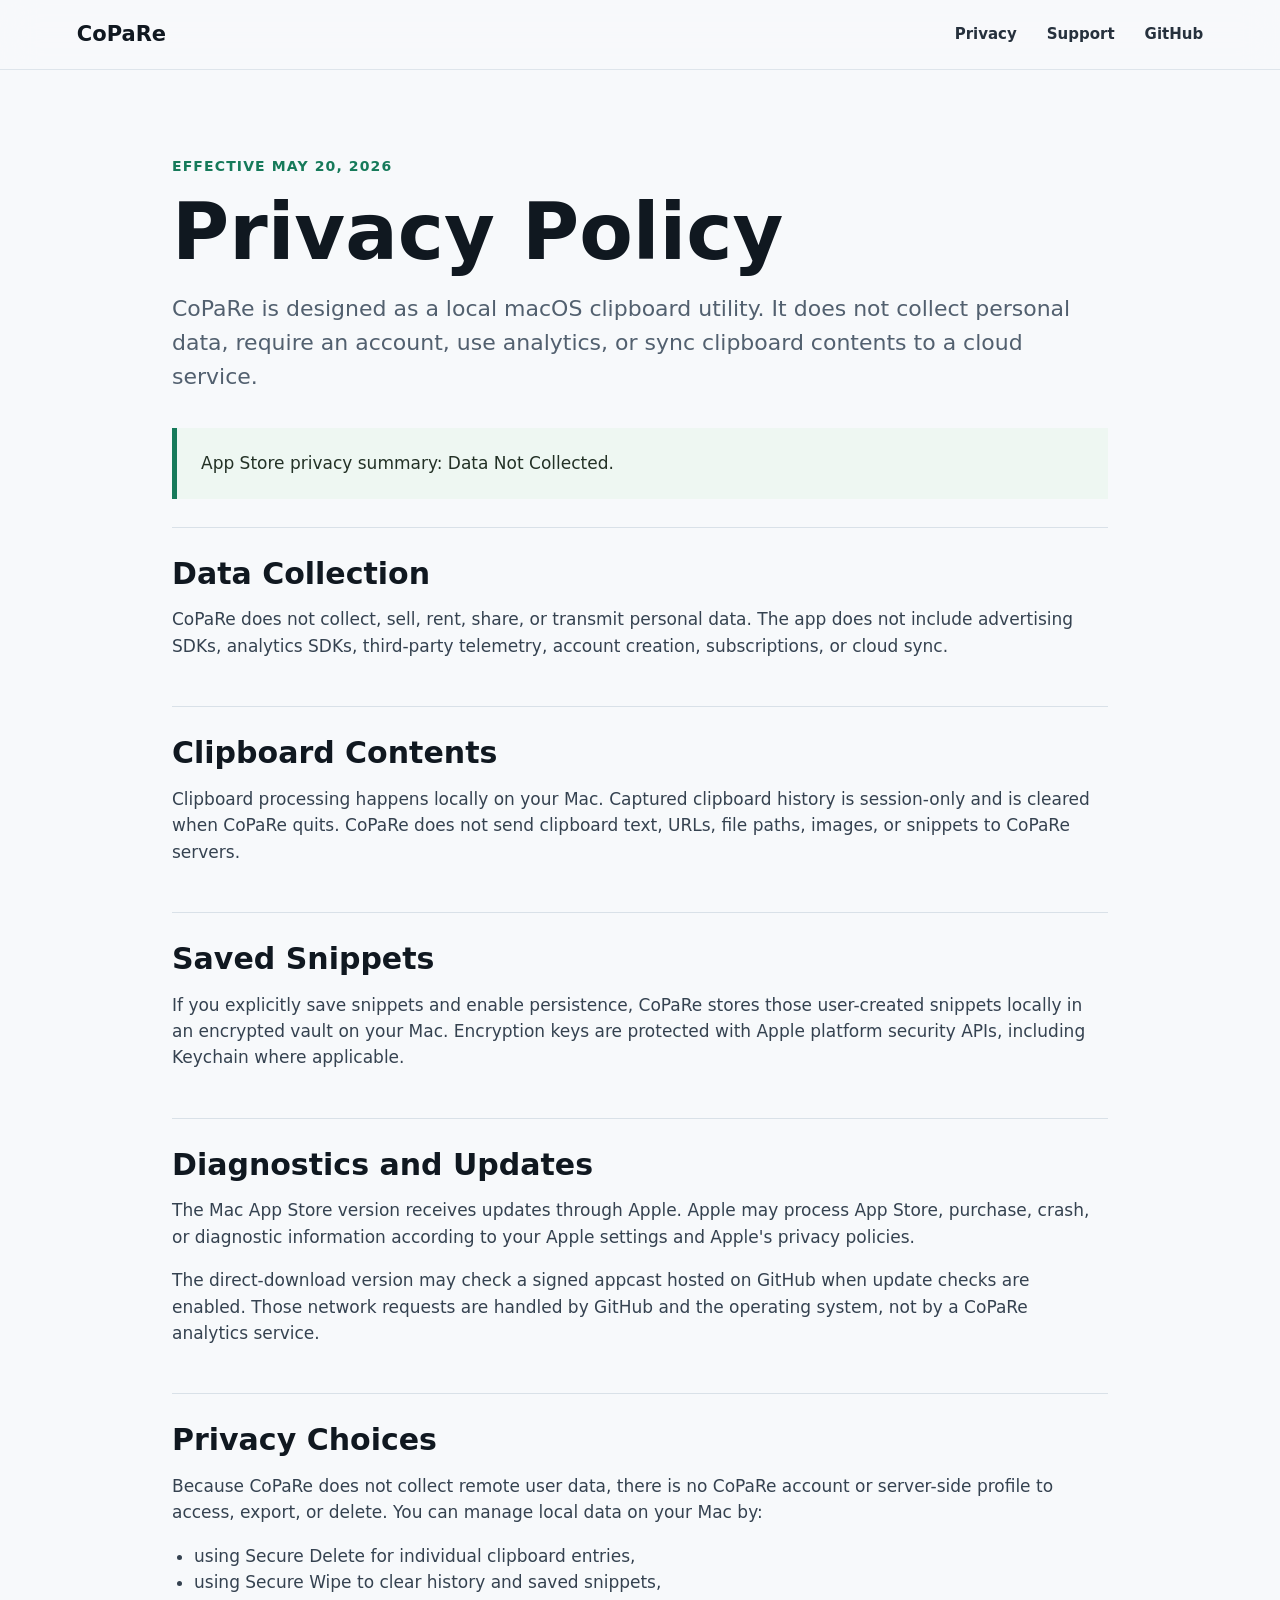
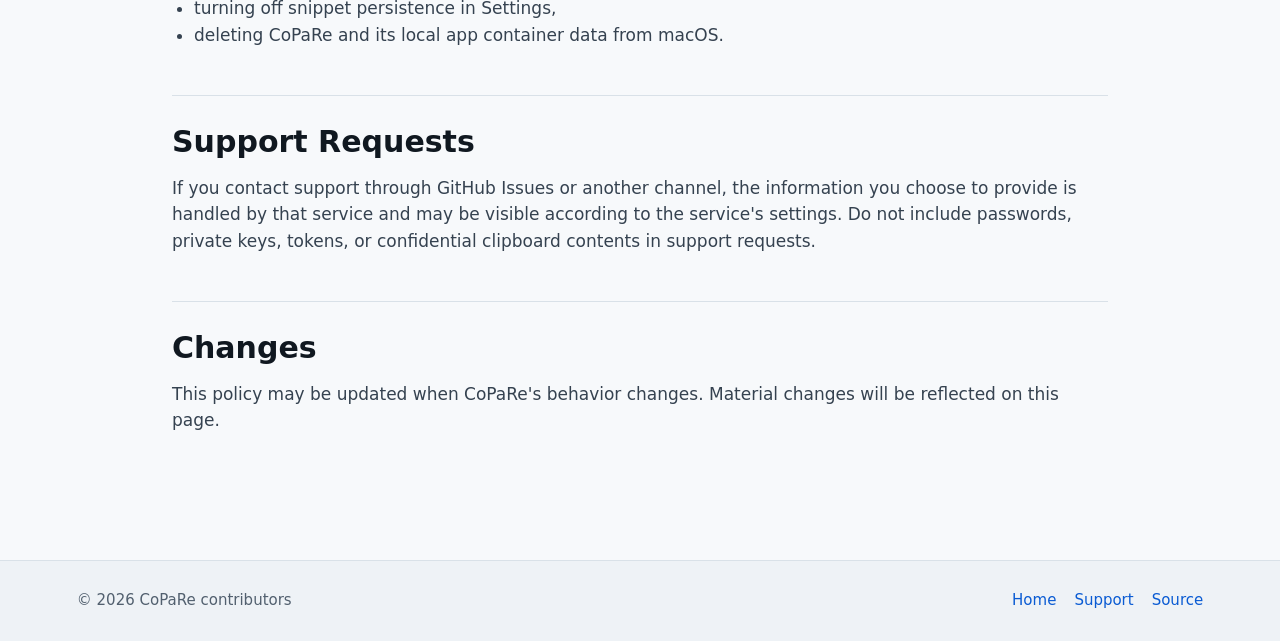
==== site/privacy/index.html @ c4c924b7 "docs: add public CoPaRe website pages" ====
<!doctype html>
<html lang="en">
  <head>
    <meta charset="utf-8">
    <meta name="viewport" content="width=device-width, initial-scale=1">
    <title>CoPaRe Privacy Policy</title>
    <meta name="description" content="Privacy policy for CoPaRe, a local privacy-first clipboard manager for macOS.">
    <link rel="canonical" href="https://copare.boscolo.io/privacy/">
    <link rel="stylesheet" href="../styles.css">
  </head>
  <body>
    <header class="site-header">
      <a class="brand" href="/">CoPaRe</a>
      <nav class="nav" aria-label="Primary navigation">
        <a href="/privacy/">Privacy</a>
        <a href="/support/">Support</a>
        <a href="https://github.com/mane/CoPaRe">GitHub</a>
      </nav>
    </header>

    <main class="page-main">
      <p class="eyebrow">Effective May 20, 2026</p>
      <h1>Privacy Policy</h1>
      <p class="page-lead">CoPaRe is designed as a local macOS clipboard utility. It does not collect personal data, require an account, use analytics, or sync clipboard contents to a cloud service.</p>

      <div class="callout">
        App Store privacy summary: Data Not Collected.
      </div>

      <section class="content-section">
        <h2>Data Collection</h2>
        <p>CoPaRe does not collect, sell, rent, share, or transmit personal data. The app does not include advertising SDKs, analytics SDKs, third-party telemetry, account creation, subscriptions, or cloud sync.</p>
      </section>

      <section class="content-section">
        <h2>Clipboard Contents</h2>
        <p>Clipboard processing happens locally on your Mac. Captured clipboard history is session-only and is cleared when CoPaRe quits. CoPaRe does not send clipboard text, URLs, file paths, images, or snippets to CoPaRe servers.</p>
      </section>

      <section class="content-section">
        <h2>Saved Snippets</h2>
        <p>If you explicitly save snippets and enable persistence, CoPaRe stores those user-created snippets locally in an encrypted vault on your Mac. Encryption keys are protected with Apple platform security APIs, including Keychain where applicable.</p>
      </section>

      <section class="content-section">
        <h2>Diagnostics and Updates</h2>
        <p>The Mac App Store version receives updates through Apple. Apple may process App Store, purchase, crash, or diagnostic information according to your Apple settings and Apple's privacy policies.</p>
        <p>The direct-download version may check a signed appcast hosted on GitHub when update checks are enabled. Those network requests are handled by GitHub and the operating system, not by a CoPaRe analytics service.</p>
      </section>

      <section class="content-section" id="privacy-choices">
        <h2>Privacy Choices</h2>
        <p>Because CoPaRe does not collect remote user data, there is no CoPaRe account or server-side profile to access, export, or delete. You can manage local data on your Mac by:</p>
        <ul>
          <li>using Secure Delete for individual clipboard entries,</li>
          <li>using Secure Wipe to clear history and saved snippets,</li>
          <li>turning off snippet persistence in Settings,</li>
          <li>deleting CoPaRe and its local app container data from macOS.</li>
        </ul>
      </section>

      <section class="content-section">
        <h2>Support Requests</h2>
        <p>If you contact support through GitHub Issues or another channel, the information you choose to provide is handled by that service and may be visible according to the service's settings. Do not include passwords, private keys, tokens, or confidential clipboard contents in support requests.</p>
      </section>

      <section class="content-section">
        <h2>Changes</h2>
        <p>This policy may be updated when CoPaRe's behavior changes. Material changes will be reflected on this page.</p>
      </section>
    </main>

    <footer class="site-footer">
      <span>© 2026 CoPaRe contributors</span>
      <div class="footer-links">
        <a href="/">Home</a>
        <a href="/support/">Support</a>
        <a href="https://github.com/mane/CoPaRe">Source</a>
      </div>
    </footer>
  </body>
</html>
---- site/styles.css ----
:root {
  color-scheme: light;
  --bg: #f7f9fb;
  --surface: #ffffff;
  --ink: #101820;
  --muted: #52606f;
  --line: #d9e1e8;
  --blue: #0a5bd3;
  --green: #167a5a;
  --amber: #9a5b12;
  --shadow: 0 26px 80px rgba(16, 24, 32, 0.18);
  font-family: Inter, ui-sans-serif, system-ui, -apple-system, BlinkMacSystemFont, "Segoe UI", sans-serif;
}

* {
  box-sizing: border-box;
}

html {
  scroll-behavior: smooth;
}

body {
  margin: 0;
  background: var(--bg);
  color: var(--ink);
  font-size: 17px;
  line-height: 1.55;
}

a {
  color: var(--blue);
  text-decoration: none;
}

a:hover {
  text-decoration: underline;
}

.site-header {
  position: sticky;
  top: 0;
  z-index: 10;
  display: flex;
  align-items: center;
  justify-content: space-between;
  gap: 24px;
  padding: 18px clamp(22px, 6vw, 88px);
  background: rgba(247, 249, 251, 0.88);
  border-bottom: 1px solid rgba(217, 225, 232, 0.8);
  backdrop-filter: blur(18px);
}

.brand {
  color: var(--ink);
  font-size: 21px;
  font-weight: 800;
  letter-spacing: 0;
}

.nav {
  display: flex;
  align-items: center;
  gap: clamp(14px, 3vw, 30px);
  font-size: 15px;
  font-weight: 700;
}

.nav a {
  color: #26313d;
}

.hero {
  position: relative;
  min-height: 74svh;
  display: flex;
  align-items: end;
  padding: 0 clamp(22px, 6vw, 88px) clamp(42px, 8vw, 86px);
  overflow: hidden;
  background-image: url("assets/copare-main.png");
  background-position: center 62%;
  background-size: cover;
}

.hero::before {
  content: "";
  position: absolute;
  inset: 0;
  background: rgba(5, 9, 14, 0.58);
}

.hero-content {
  position: relative;
  max-width: 820px;
  color: white;
}

.eyebrow {
  margin: 0 0 14px;
  color: #c4f0dd;
  font-size: 14px;
  font-weight: 800;
  letter-spacing: 0.08em;
  text-transform: uppercase;
}

h1,
h2,
h3 {
  margin: 0;
  line-height: 1.06;
  letter-spacing: 0;
}

h1 {
  font-size: clamp(52px, 8vw, 112px);
}

h2 {
  font-size: clamp(32px, 4.8vw, 58px);
}

h3 {
  font-size: 22px;
}

.lead {
  max-width: 760px;
  margin: 22px 0 0;
  color: rgba(255, 255, 255, 0.88);
  font-size: clamp(21px, 2.4vw, 31px);
  line-height: 1.28;
}

.actions {
  display: flex;
  flex-wrap: wrap;
  gap: 12px;
  margin-top: 30px;
}

.button {
  display: inline-flex;
  align-items: center;
  justify-content: center;
  min-height: 46px;
  padding: 12px 18px;
  border: 1px solid rgba(255, 255, 255, 0.32);
  border-radius: 8px;
  color: white;
  background: rgba(255, 255, 255, 0.13);
  font-weight: 800;
  text-decoration: none;
}

.button:hover {
  background: rgba(255, 255, 255, 0.2);
  text-decoration: none;
}

.button.primary {
  color: #08111c;
  background: white;
  border-color: white;
}

.section {
  padding: clamp(54px, 8vw, 104px) clamp(22px, 6vw, 88px);
}

.section.white {
  background: var(--surface);
}

.section-heading {
  max-width: 920px;
  margin-bottom: 34px;
}

.section-heading p {
  max-width: 760px;
  margin: 16px 0 0;
  color: var(--muted);
  font-size: 21px;
}

.feature-grid {
  display: grid;
  grid-template-columns: repeat(3, minmax(0, 1fr));
  gap: 18px;
}

.feature {
  min-height: 214px;
  padding: 26px;
  border: 1px solid var(--line);
  border-radius: 8px;
  background: var(--surface);
}

.feature strong {
  display: block;
  color: var(--green);
  font-size: 15px;
  letter-spacing: 0.04em;
  text-transform: uppercase;
}

.feature h3 {
  margin-top: 12px;
}

.feature p {
  margin: 13px 0 0;
  color: var(--muted);
}

.showcase {
  display: grid;
  grid-template-columns: minmax(0, 1.1fr) minmax(320px, 0.9fr);
  align-items: center;
  gap: clamp(28px, 5vw, 76px);
}

.showcase img {
  width: 100%;
  height: auto;
  border-radius: 8px;
  box-shadow: var(--shadow);
}

.plain-list {
  margin: 20px 0 0;
  padding: 0;
  list-style: none;
}

.plain-list li {
  padding: 12px 0;
  border-top: 1px solid var(--line);
}

.page-main {
  max-width: 980px;
  margin: 0 auto;
  padding: clamp(46px, 7vw, 86px) 22px 80px;
}

.page-main h1 {
  font-size: clamp(44px, 7vw, 78px);
}

.page-main .eyebrow {
  color: var(--green);
}

.page-lead {
  margin: 18px 0 34px;
  color: var(--muted);
  font-size: 22px;
}

.content-section {
  padding: 30px 0;
  border-top: 1px solid var(--line);
}

.content-section h2,
.support-option h2 {
  font-size: 30px;
}

.content-section p,
.content-section li {
  color: #354250;
}

.content-section ul {
  padding-left: 22px;
}

.callout {
  margin: 28px 0;
  padding: 22px 24px;
  border-left: 5px solid var(--green);
  background: #eef7f2;
  color: #233126;
}

.support-options {
  display: grid;
  grid-template-columns: repeat(2, minmax(0, 1fr));
  gap: 18px;
}

.support-option {
  padding: 24px;
  border: 1px solid var(--line);
  border-radius: 8px;
  background: var(--surface);
}

.site-footer {
  display: flex;
  flex-wrap: wrap;
  justify-content: space-between;
  gap: 18px;
  padding: 28px clamp(22px, 6vw, 88px);
  color: var(--muted);
  background: #eef2f6;
  border-top: 1px solid var(--line);
  font-size: 15px;
}

.footer-links {
  display: flex;
  flex-wrap: wrap;
  gap: 18px;
}

@media (max-width: 860px) {
  .site-header {
    align-items: flex-start;
    flex-direction: column;
  }

  .hero {
    min-height: 72svh;
    background-position: 58% center;
  }

  .feature-grid,
  .showcase,
  .support-options {
    grid-template-columns: 1fr;
  }
}

@media (max-width: 560px) {
  body {
    font-size: 16px;
  }

  .nav {
    width: 100%;
    justify-content: space-between;
    gap: 10px;
    font-size: 14px;
  }

  .actions {
    flex-direction: column;
  }

  .button {
    width: 100%;
  }
}
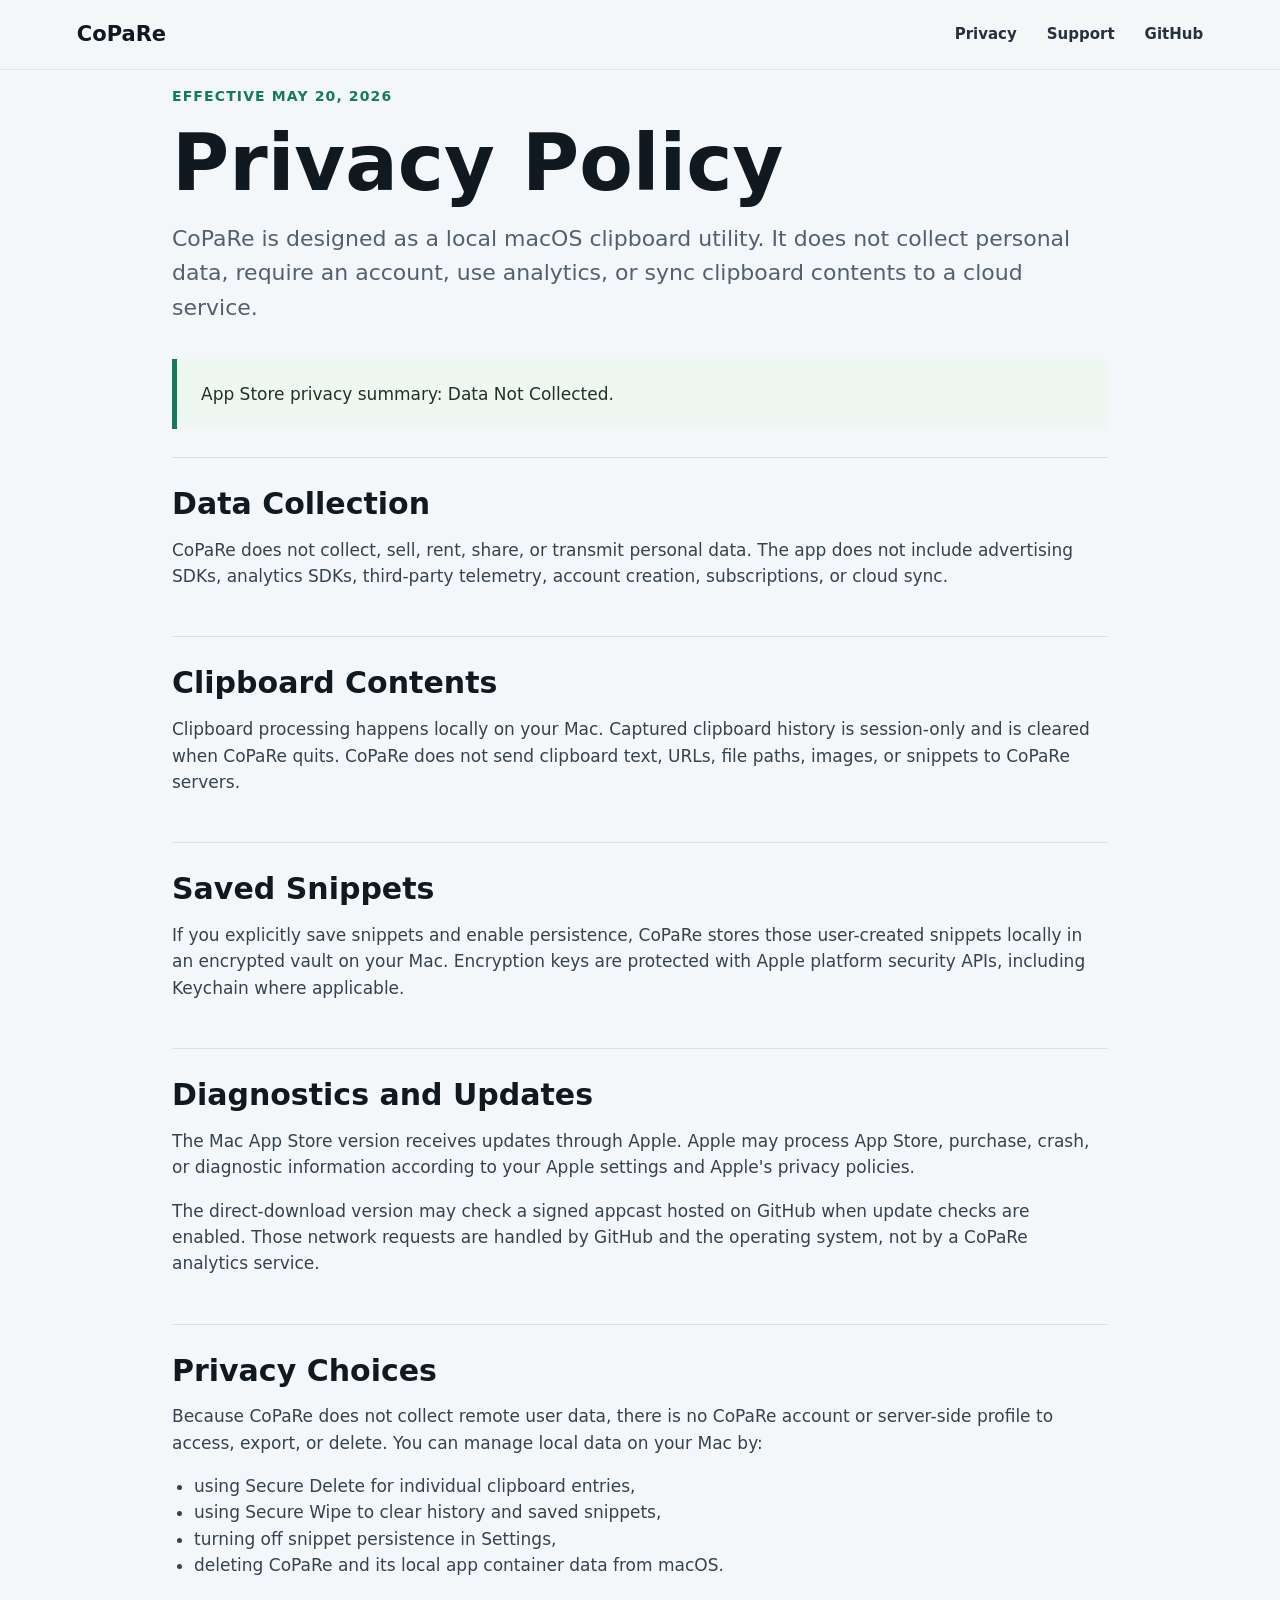
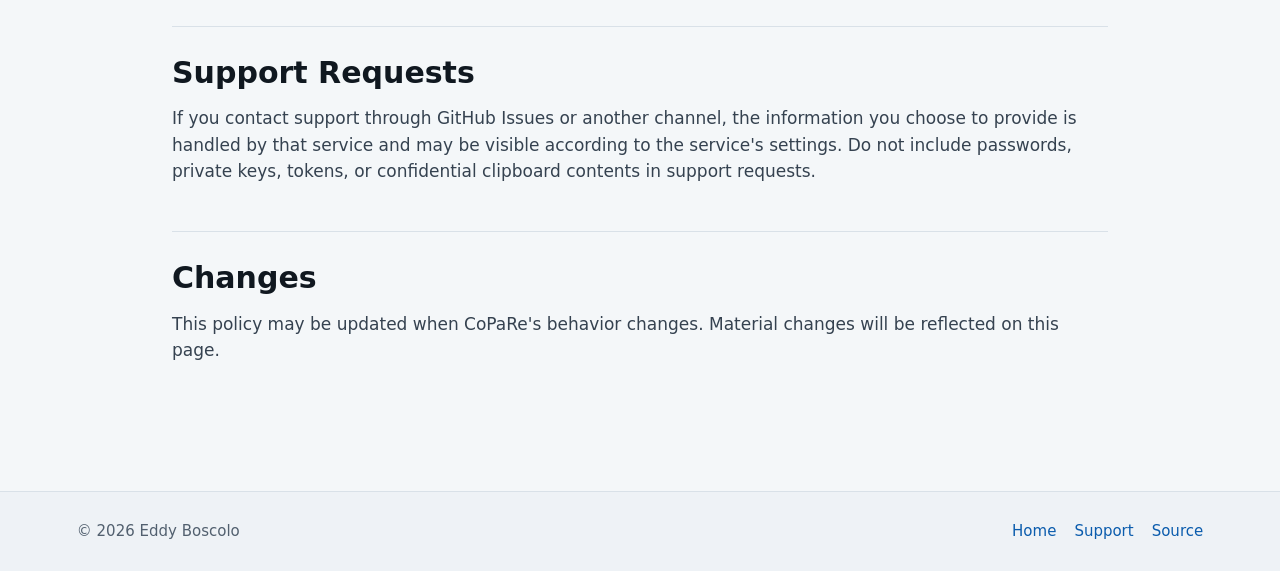
==== commit e7040820: "docs: update copyright owner" ====
--- a/site/privacy/index.html
+++ b/site/privacy/index.html
@@ -71,7 +71,7 @@
     </main>
 
     <footer class="site-footer">
-      <span>© 2026 CoPaRe contributors</span>
+      <span>© 2026 Eddy Boscolo</span>
       <div class="footer-links">
         <a href="/">Home</a>
         <a href="/support/">Support</a>
--- a/site/styles.css
+++ b/site/styles.css
@@ -1,14 +1,14 @@
 :root {
   color-scheme: light;
-  --bg: #f7f9fb;
+  --bg: #f4f7f9;
   --surface: #ffffff;
   --ink: #101820;
   --muted: #52606f;
   --line: #d9e1e8;
-  --blue: #0a5bd3;
+  --blue: #0b5cad;
   --green: #167a5a;
   --amber: #9a5b12;
-  --shadow: 0 26px 80px rgba(16, 24, 32, 0.18);
+  --shadow: 0 24px 64px rgba(16, 24, 32, 0.16);
   font-family: Inter, ui-sans-serif, system-ui, -apple-system, BlinkMacSystemFont, "Segoe UI", sans-serif;
 }
 
@@ -38,16 +38,18 @@
 }
 
 .site-header {
-  position: sticky;
+  position: fixed;
   top: 0;
+  left: 0;
+  right: 0;
   z-index: 10;
   display: flex;
   align-items: center;
   justify-content: space-between;
   gap: 24px;
   padding: 18px clamp(22px, 6vw, 88px);
-  background: rgba(247, 249, 251, 0.88);
-  border-bottom: 1px solid rgba(217, 225, 232, 0.8);
+  background: rgba(244, 247, 249, 0.86);
+  border-bottom: 1px solid rgba(217, 225, 232, 0.72);
   backdrop-filter: blur(18px);
 }
 
@@ -72,26 +74,33 @@
 
 .hero {
   position: relative;
-  min-height: 74svh;
-  display: flex;
-  align-items: end;
-  padding: 0 clamp(22px, 6vw, 88px) clamp(42px, 8vw, 86px);
+  min-height: 78svh;
+  display: flex;
+  align-items: center;
+  padding: 98px clamp(22px, 6vw, 88px) 44px;
   overflow: hidden;
-  background-image: url("assets/copare-main.png");
-  background-position: center 62%;
-  background-size: cover;
+  background-color: #08111c;
+  background-image:
+    linear-gradient(90deg, rgba(5, 12, 20, 0.94) 0%, rgba(5, 12, 20, 0.76) 42%, rgba(5, 12, 20, 0.18) 100%),
+    image-set(
+      url("assets/optimized/copare-main-960.webp") 1x,
+      url("assets/optimized/copare-main-1440.webp") 2x
+    );
+  background-position: center, right 54%;
+  background-repeat: no-repeat;
+  background-size: cover, min(1320px, 92vw) auto;
 }
 
 .hero::before {
   content: "";
   position: absolute;
   inset: 0;
-  background: rgba(5, 9, 14, 0.58);
+  background: linear-gradient(180deg, rgba(8, 17, 28, 0.1), rgba(8, 17, 28, 0.22));
 }
 
 .hero-content {
   position: relative;
-  max-width: 820px;
+  max-width: 760px;
   color: white;
 }
 
@@ -113,7 +122,7 @@
 }
 
 h1 {
-  font-size: clamp(52px, 8vw, 112px);
+  font-size: clamp(54px, 8vw, 104px);
 }
 
 h2 {
@@ -125,11 +134,11 @@
 }
 
 .lead {
-  max-width: 760px;
+  max-width: 720px;
   margin: 22px 0 0;
   color: rgba(255, 255, 255, 0.88);
-  font-size: clamp(21px, 2.4vw, 31px);
-  line-height: 1.28;
+  font-size: clamp(20px, 2.1vw, 28px);
+  line-height: 1.32;
 }
 
 .actions {
@@ -164,6 +173,25 @@
   border-color: white;
 }
 
+.hero-points {
+  display: flex;
+  flex-wrap: wrap;
+  gap: 10px;
+  margin: 24px 0 0;
+  padding: 0;
+  list-style: none;
+}
+
+.hero-points li {
+  padding: 8px 11px;
+  border: 1px solid rgba(196, 240, 221, 0.32);
+  border-radius: 8px;
+  color: #d8f7ea;
+  background: rgba(196, 240, 221, 0.08);
+  font-size: 14px;
+  font-weight: 800;
+}
+
 .section {
   padding: clamp(54px, 8vw, 104px) clamp(22px, 6vw, 88px);
 }
@@ -222,11 +250,21 @@
   gap: clamp(28px, 5vw, 76px);
 }
 
+.showcase.reverse {
+  grid-template-columns: minmax(320px, 0.9fr) minmax(0, 1.1fr);
+}
+
 .showcase img {
   width: 100%;
   height: auto;
   border-radius: 8px;
   box-shadow: var(--shadow);
+}
+
+.section-copy {
+  margin: 18px 0 0;
+  color: var(--muted);
+  font-size: 21px;
 }
 
 .plain-list {
@@ -322,15 +360,25 @@
   .site-header {
     align-items: flex-start;
     flex-direction: column;
+    position: static;
   }
 
   .hero {
-    min-height: 72svh;
-    background-position: 58% center;
+    min-height: 76svh;
+    padding-top: 54px;
+    background-image:
+      linear-gradient(180deg, rgba(5, 12, 20, 0.88) 0%, rgba(5, 12, 20, 0.78) 48%, rgba(5, 12, 20, 0.36) 100%),
+      image-set(
+        url("assets/optimized/copare-main-960.webp") 1x,
+        url("assets/optimized/copare-main-1440.webp") 2x
+      );
+    background-position: center, 58% center;
+    background-size: cover, auto 78%;
   }
 
   .feature-grid,
   .showcase,
+  .showcase.reverse,
   .support-options {
     grid-template-columns: 1fr;
   }
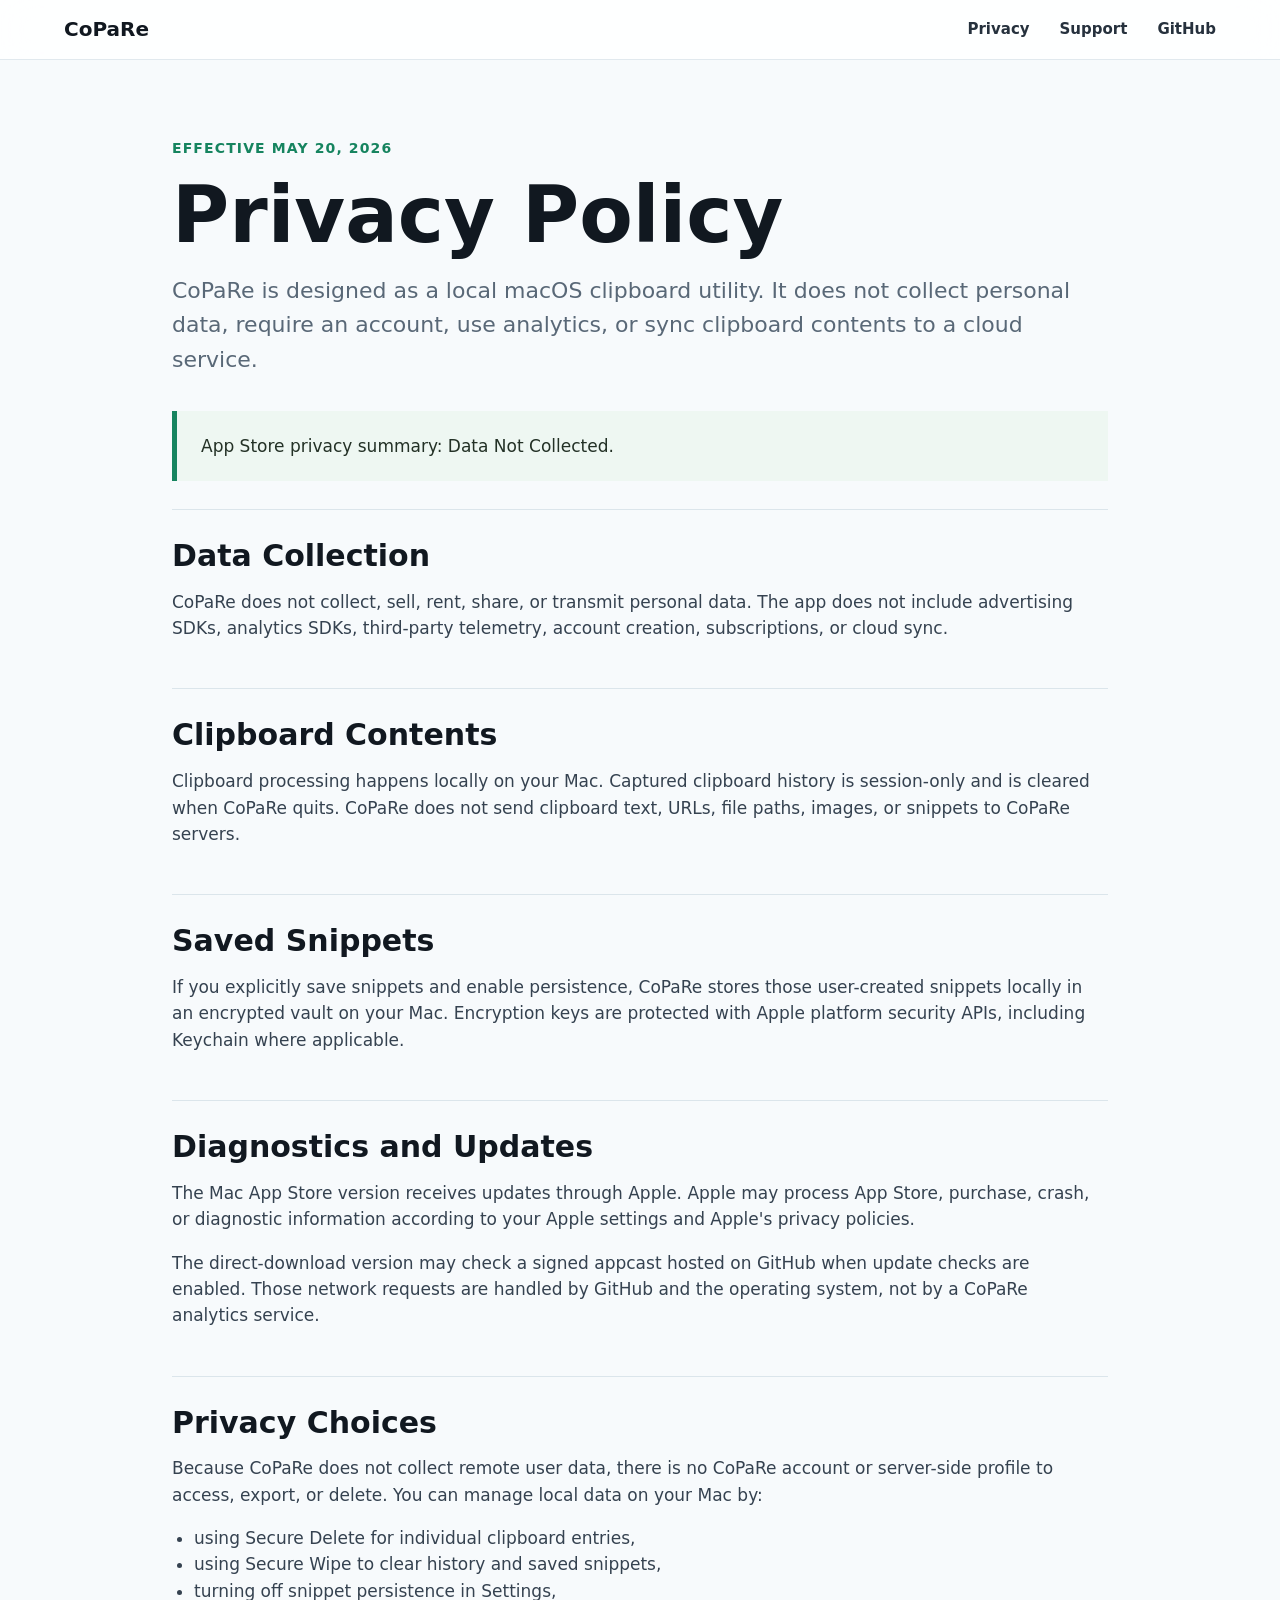
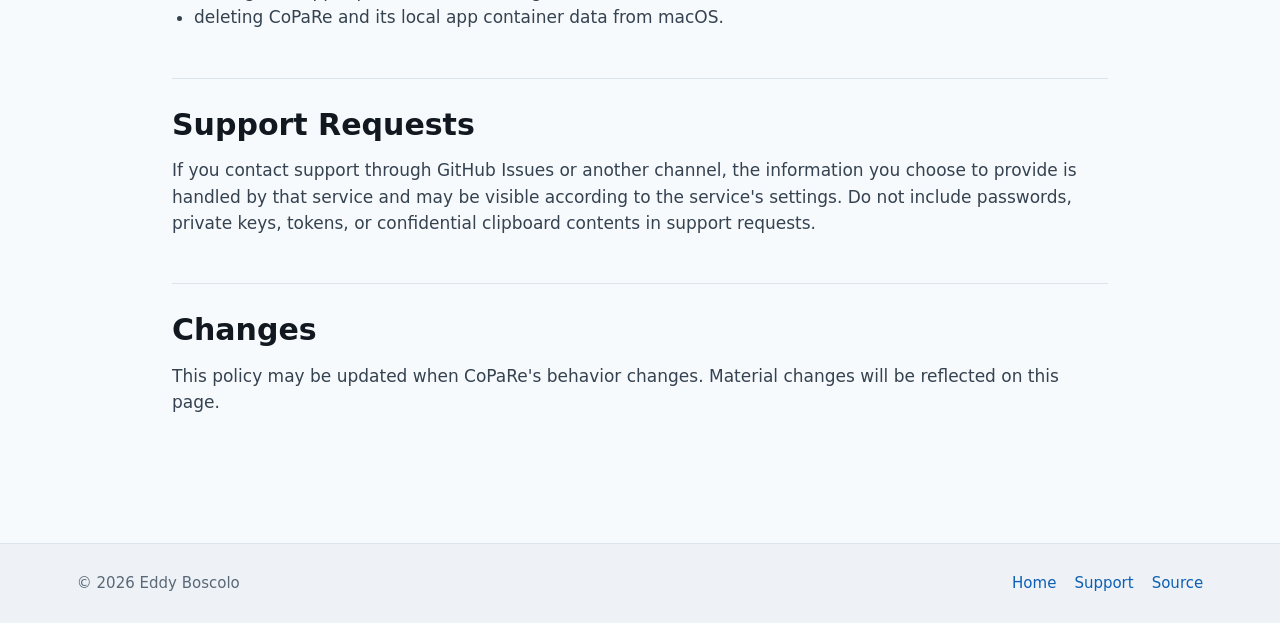
==== commit 4caccf14: "site: refresh light landing page" ====
--- a/site/privacy/index.html
+++ b/site/privacy/index.html
@@ -6,6 +6,7 @@
     <title>CoPaRe Privacy Policy</title>
     <meta name="description" content="Privacy policy for CoPaRe, a local privacy-first clipboard manager for macOS.">
     <link rel="canonical" href="https://copare.boscolo.io/privacy/">
+    <link rel="icon" href="/favicon.svg" type="image/svg+xml">
     <link rel="stylesheet" href="../styles.css">
   </head>
   <body>
--- a/site/styles.css
+++ b/site/styles.css
@@ -1,14 +1,18 @@
 :root {
   color-scheme: light;
-  --bg: #f4f7f9;
-  --surface: #ffffff;
-  --ink: #101820;
-  --muted: #52606f;
-  --line: #d9e1e8;
-  --blue: #0b5cad;
-  --green: #167a5a;
-  --amber: #9a5b12;
-  --shadow: 0 24px 64px rgba(16, 24, 32, 0.16);
+  --bg: #f7fafc;
+  --paper: #ffffff;
+  --soft: #edf5f9;
+  --soft-strong: #dfeef5;
+  --ink: #111820;
+  --muted: #596877;
+  --line: #dbe5eb;
+  --blue: #1476d4;
+  --blue-strong: #0d5fb3;
+  --green: #16845f;
+  --amber: #b66b12;
+  --shadow: 0 26px 70px rgba(23, 37, 50, 0.16);
+  --soft-shadow: 0 16px 42px rgba(23, 37, 50, 0.10);
   font-family: Inter, ui-sans-serif, system-ui, -apple-system, BlinkMacSystemFont, "Segoe UI", sans-serif;
 }
 
@@ -26,10 +30,11 @@
   color: var(--ink);
   font-size: 17px;
   line-height: 1.55;
+  overflow-x: hidden;
 }
 
 a {
-  color: var(--blue);
+  color: var(--blue-strong);
   text-decoration: none;
 }
 
@@ -47,25 +52,43 @@
   align-items: center;
   justify-content: space-between;
   gap: 24px;
-  padding: 18px clamp(22px, 6vw, 88px);
-  background: rgba(244, 247, 249, 0.86);
-  border-bottom: 1px solid rgba(217, 225, 232, 0.72);
+  padding: 14px clamp(20px, 5vw, 84px);
+  background: rgba(255, 255, 255, 0.84);
+  border-bottom: 1px solid rgba(219, 229, 235, 0.82);
   backdrop-filter: blur(18px);
 }
 
 .brand {
+  display: inline-flex;
+  align-items: center;
+  gap: 10px;
   color: var(--ink);
-  font-size: 21px;
+  font-size: 20px;
   font-weight: 800;
   letter-spacing: 0;
 }
 
+.brand:hover {
+  text-decoration: none;
+}
+
+.brand-mark {
+  display: grid;
+  place-items: center;
+  width: 32px;
+  height: 32px;
+  border-radius: 8px;
+  color: white;
+  background: var(--blue);
+  box-shadow: 0 10px 22px rgba(20, 118, 212, 0.28);
+}
+
 .nav {
   display: flex;
   align-items: center;
   gap: clamp(14px, 3vw, 30px);
   font-size: 15px;
-  font-weight: 700;
+  font-weight: 750;
 }
 
 .nav a {
@@ -74,41 +97,72 @@
 
 .hero {
   position: relative;
-  min-height: 78svh;
-  display: flex;
-  align-items: center;
-  padding: 98px clamp(22px, 6vw, 88px) 44px;
+  min-height: min(84svh, 860px);
+  display: flex;
+  align-items: center;
+  padding: 104px clamp(22px, 6vw, 92px) 56px;
   overflow: hidden;
-  background-color: #08111c;
+  background-color: #f7fbfd;
   background-image:
-    linear-gradient(90deg, rgba(5, 12, 20, 0.94) 0%, rgba(5, 12, 20, 0.76) 42%, rgba(5, 12, 20, 0.18) 100%),
+    linear-gradient(90deg, rgba(247, 251, 253, 0.99) 0%, rgba(247, 251, 253, 0.96) 48%, rgba(247, 251, 253, 0.38) 66%, rgba(247, 251, 253, 0.04) 100%),
     image-set(
-      url("assets/optimized/copare-main-960.webp") 1x,
-      url("assets/optimized/copare-main-1440.webp") 2x
+      url("assets/optimized/copare-ui-light-960.webp") 1x,
+      url("assets/optimized/copare-ui-light-1440.webp") 2x
     );
-  background-position: center, right 54%;
+  background-position: center, right 58%;
   background-repeat: no-repeat;
-  background-size: cover, min(1320px, 92vw) auto;
-}
-
-.hero::before {
+  background-size: cover, min(1040px, 60vw) auto;
+}
+
+.hero::after {
   content: "";
   position: absolute;
-  inset: 0;
-  background: linear-gradient(180deg, rgba(8, 17, 28, 0.1), rgba(8, 17, 28, 0.22));
+  left: 0;
+  right: 0;
+  bottom: 0;
+  height: 120px;
+  background: linear-gradient(180deg, rgba(247, 251, 253, 0), #edf5f9);
 }
 
 .hero-content {
   position: relative;
-  max-width: 760px;
-  color: white;
+  z-index: 1;
+  width: 100%;
+  max-width: 660px;
+}
+
+.hero-proof {
+  position: absolute;
+  z-index: 1;
+  right: clamp(22px, 6vw, 92px);
+  bottom: 34px;
+  display: flex;
+  flex-wrap: wrap;
+  justify-content: flex-end;
+  gap: 10px;
+}
+
+.hero-proof span,
+.feature-icon {
+  display: inline-flex;
+  align-items: center;
+  justify-content: center;
+  min-height: 34px;
+  padding: 7px 11px;
+  border: 1px solid rgba(20, 118, 212, 0.18);
+  border-radius: 8px;
+  color: var(--blue-strong);
+  background: rgba(255, 255, 255, 0.78);
+  font-size: 13px;
+  font-weight: 800;
+  box-shadow: var(--soft-shadow);
 }
 
 .eyebrow {
   margin: 0 0 14px;
-  color: #c4f0dd;
+  color: var(--green);
   font-size: 14px;
-  font-weight: 800;
+  font-weight: 850;
   letter-spacing: 0.08em;
   text-transform: uppercase;
 }
@@ -122,7 +176,8 @@
 }
 
 h1 {
-  font-size: clamp(54px, 8vw, 104px);
+  max-width: 660px;
+  font-size: clamp(40px, 5vw, 68px);
 }
 
 h2 {
@@ -134,11 +189,11 @@
 }
 
 .lead {
-  max-width: 720px;
+  max-width: 590px;
   margin: 22px 0 0;
-  color: rgba(255, 255, 255, 0.88);
-  font-size: clamp(20px, 2.1vw, 28px);
-  line-height: 1.32;
+  color: #334353;
+  font-size: clamp(20px, 2.1vw, 27px);
+  line-height: 1.34;
 }
 
 .actions {
@@ -152,64 +207,88 @@
   display: inline-flex;
   align-items: center;
   justify-content: center;
-  min-height: 46px;
+  min-height: 48px;
   padding: 12px 18px;
-  border: 1px solid rgba(255, 255, 255, 0.32);
+  border: 1px solid var(--line);
   border-radius: 8px;
+  color: var(--ink);
+  background: rgba(255, 255, 255, 0.86);
+  font-weight: 850;
+  text-decoration: none;
+  box-shadow: 0 10px 22px rgba(23, 37, 50, 0.08);
+}
+
+.button:hover {
+  transform: translateY(-1px);
+  text-decoration: none;
+}
+
+.button.primary {
   color: white;
-  background: rgba(255, 255, 255, 0.13);
-  font-weight: 800;
-  text-decoration: none;
-}
-
-.button:hover {
-  background: rgba(255, 255, 255, 0.2);
-  text-decoration: none;
-}
-
-.button.primary {
-  color: #08111c;
-  background: white;
-  border-color: white;
-}
-
-.hero-points {
-  display: flex;
-  flex-wrap: wrap;
-  gap: 10px;
-  margin: 24px 0 0;
-  padding: 0;
-  list-style: none;
-}
-
-.hero-points li {
-  padding: 8px 11px;
-  border: 1px solid rgba(196, 240, 221, 0.32);
-  border-radius: 8px;
-  color: #d8f7ea;
-  background: rgba(196, 240, 221, 0.08);
-  font-size: 14px;
-  font-weight: 800;
+  background: var(--blue);
+  border-color: var(--blue);
+  box-shadow: 0 16px 34px rgba(20, 118, 212, 0.28);
+}
+
+.intro-strip {
+  display: grid;
+  grid-template-columns: repeat(3, minmax(0, 1fr));
+  gap: 1px;
+  padding: 0 clamp(22px, 6vw, 92px) clamp(46px, 7vw, 78px);
+  background: var(--soft);
+}
+
+.intro-strip div {
+  padding: 26px;
+  background: rgba(255, 255, 255, 0.78);
+}
+
+.intro-strip strong,
+.intro-strip span {
+  display: block;
+}
+
+.intro-strip strong {
+  font-size: 18px;
+}
+
+.intro-strip span {
+  margin-top: 5px;
+  color: var(--muted);
 }
 
 .section {
-  padding: clamp(54px, 8vw, 104px) clamp(22px, 6vw, 88px);
+  padding: clamp(58px, 8vw, 108px) clamp(22px, 6vw, 92px);
 }
 
 .section.white {
-  background: var(--surface);
+  background: var(--paper);
+}
+
+.product-band,
+.split-band {
+  background: var(--soft);
 }
 
 .section-heading {
-  max-width: 920px;
+  max-width: 960px;
   margin-bottom: 34px;
 }
 
+.section-heading.compact {
+  max-width: 980px;
+  margin-bottom: 42px;
+}
+
 .section-heading p {
-  max-width: 760px;
+  max-width: 780px;
   margin: 16px 0 0;
   color: var(--muted);
   font-size: 21px;
+}
+
+.section-heading .eyebrow {
+  margin-bottom: 14px;
 }
 
 .feature-grid {
@@ -219,15 +298,24 @@
 }
 
 .feature {
-  min-height: 214px;
+  min-height: 260px;
   padding: 26px;
   border: 1px solid var(--line);
   border-radius: 8px;
-  background: var(--surface);
+  background: var(--paper);
+  box-shadow: 0 16px 38px rgba(23, 37, 50, 0.06);
+}
+
+.feature-icon {
+  width: 42px;
+  min-height: 34px;
+  padding: 0;
+  box-shadow: none;
 }
 
 .feature strong {
   display: block;
+  margin-top: 22px;
   color: var(--green);
   font-size: 15px;
   letter-spacing: 0.04em;
@@ -247,20 +335,26 @@
   display: grid;
   grid-template-columns: minmax(0, 1.1fr) minmax(320px, 0.9fr);
   align-items: center;
-  gap: clamp(28px, 5vw, 76px);
+  gap: clamp(30px, 5vw, 78px);
 }
 
 .showcase.reverse {
   grid-template-columns: minmax(320px, 0.9fr) minmax(0, 1.1fr);
 }
 
-.showcase img {
+.showcase img,
+.wide-shot img {
+  display: block;
   width: 100%;
   height: auto;
   border-radius: 8px;
   box-shadow: var(--shadow);
 }
 
+.showcase-copy {
+  max-width: 620px;
+}
+
 .section-copy {
   margin: 18px 0 0;
   color: var(--muted);
@@ -268,20 +362,77 @@
 }
 
 .plain-list {
-  margin: 20px 0 0;
+  margin: 24px 0 0;
   padding: 0;
   list-style: none;
 }
 
 .plain-list li {
-  padding: 12px 0;
+  position: relative;
+  padding: 13px 0 13px 34px;
   border-top: 1px solid var(--line);
+}
+
+.plain-list li::before {
+  content: "";
+  position: absolute;
+  left: 0;
+  top: 19px;
+  width: 13px;
+  height: 13px;
+  border-radius: 4px;
+  background: var(--green);
+  box-shadow: 0 0 0 5px rgba(22, 132, 95, 0.12);
+}
+
+.wide-shot {
+  display: block;
+  max-width: 1480px;
+  margin: 0 auto;
+}
+
+.cta-band {
+  display: flex;
+  align-items: center;
+  justify-content: space-between;
+  gap: 28px;
+  padding: clamp(52px, 7vw, 86px) clamp(22px, 6vw, 92px);
+  background: #f8fbfd;
+  color: var(--ink);
+  border-top: 1px solid var(--line);
+}
+
+.cta-band h2 {
+  color: var(--ink);
+}
+
+.cta-band p:not(.eyebrow) {
+  max-width: 720px;
+  margin: 14px 0 0;
+  color: var(--muted);
+  font-size: 20px;
+}
+
+.cta-band .eyebrow {
+  color: var(--green);
+}
+
+.cta-band .button {
+  border-color: var(--line);
+  color: var(--ink);
+  background: white;
+}
+
+.cta-band .button.primary {
+  color: white;
+  background: var(--blue);
+  border-color: var(--blue);
 }
 
 .page-main {
   max-width: 980px;
   margin: 0 auto;
-  padding: clamp(46px, 7vw, 86px) 22px 80px;
+  padding: clamp(106px, 12vw, 138px) 22px 80px;
 }
 
 .page-main h1 {
@@ -335,7 +486,8 @@
   padding: 24px;
   border: 1px solid var(--line);
   border-radius: 8px;
-  background: var(--surface);
+  background: var(--paper);
+  box-shadow: var(--soft-shadow);
 }
 
 .site-footer {
@@ -343,7 +495,7 @@
   flex-wrap: wrap;
   justify-content: space-between;
   gap: 18px;
-  padding: 28px clamp(22px, 6vw, 88px);
+  padding: 28px clamp(22px, 6vw, 92px);
   color: var(--muted);
   background: #eef2f6;
   border-top: 1px solid var(--line);
@@ -356,51 +508,111 @@
   gap: 18px;
 }
 
-@media (max-width: 860px) {
-  .site-header {
-    align-items: flex-start;
-    flex-direction: column;
-    position: static;
-  }
-
+@media (max-width: 980px) {
   .hero {
-    min-height: 76svh;
-    padding-top: 54px;
+    display: block;
+    min-height: auto;
+    padding-top: 92px;
+    padding-bottom: 390px;
     background-image:
-      linear-gradient(180deg, rgba(5, 12, 20, 0.88) 0%, rgba(5, 12, 20, 0.78) 48%, rgba(5, 12, 20, 0.36) 100%),
+      linear-gradient(180deg, rgba(247, 251, 253, 1) 0%, rgba(247, 251, 253, 0.96) 48%, rgba(247, 251, 253, 0.42) 100%),
       image-set(
-        url("assets/optimized/copare-main-960.webp") 1x,
-        url("assets/optimized/copare-main-1440.webp") 2x
+        url("assets/optimized/copare-ui-light-960.webp") 1x,
+        url("assets/optimized/copare-ui-light-1440.webp") 2x
       );
-    background-position: center, 58% center;
-    background-size: cover, auto 78%;
-  }
-
+    background-position: center, 50% calc(100% - 16px);
+    background-size: cover, min(920px, 130vw) auto;
+  }
+
+  .hero-proof {
+    right: auto;
+    left: clamp(22px, 6vw, 92px);
+    justify-content: flex-start;
+  }
+
+  .intro-strip,
   .feature-grid,
   .showcase,
   .showcase.reverse,
   .support-options {
     grid-template-columns: 1fr;
   }
-}
-
-@media (max-width: 560px) {
+
+  .showcase.reverse picture {
+    order: -1;
+  }
+
+  .cta-band {
+    align-items: flex-start;
+    flex-direction: column;
+  }
+}
+
+@media (max-width: 640px) {
   body {
     font-size: 16px;
   }
 
+  .site-header {
+    align-items: flex-start;
+    flex-direction: column;
+    position: static;
+    padding: 16px 20px;
+  }
+
   .nav {
     width: 100%;
-    justify-content: space-between;
-    gap: 10px;
+    justify-content: flex-start;
+    flex-wrap: wrap;
+    column-gap: 22px;
+    row-gap: 8px;
+    overflow-x: visible;
+    padding-bottom: 2px;
     font-size: 14px;
+  }
+
+  .hero {
+    padding-top: 44px;
+    padding-bottom: 82px;
+    background-size: cover, 560px auto;
+  }
+
+  .hero-content {
+    max-width: 330px;
+  }
+
+  h1,
+  .lead {
+    max-width: 330px;
+  }
+
+  .hero-proof {
+    position: relative;
+    left: auto;
+    right: auto;
+    bottom: auto;
+    margin-top: 24px;
   }
 
   .actions {
     flex-direction: column;
+    max-width: 330px;
   }
 
   .button {
     width: 100%;
   }
-}
+
+  .intro-strip {
+    padding-left: 0;
+    padding-right: 0;
+  }
+
+  .intro-strip div {
+    padding: 22px;
+  }
+
+  .feature {
+    min-height: 0;
+  }
+}
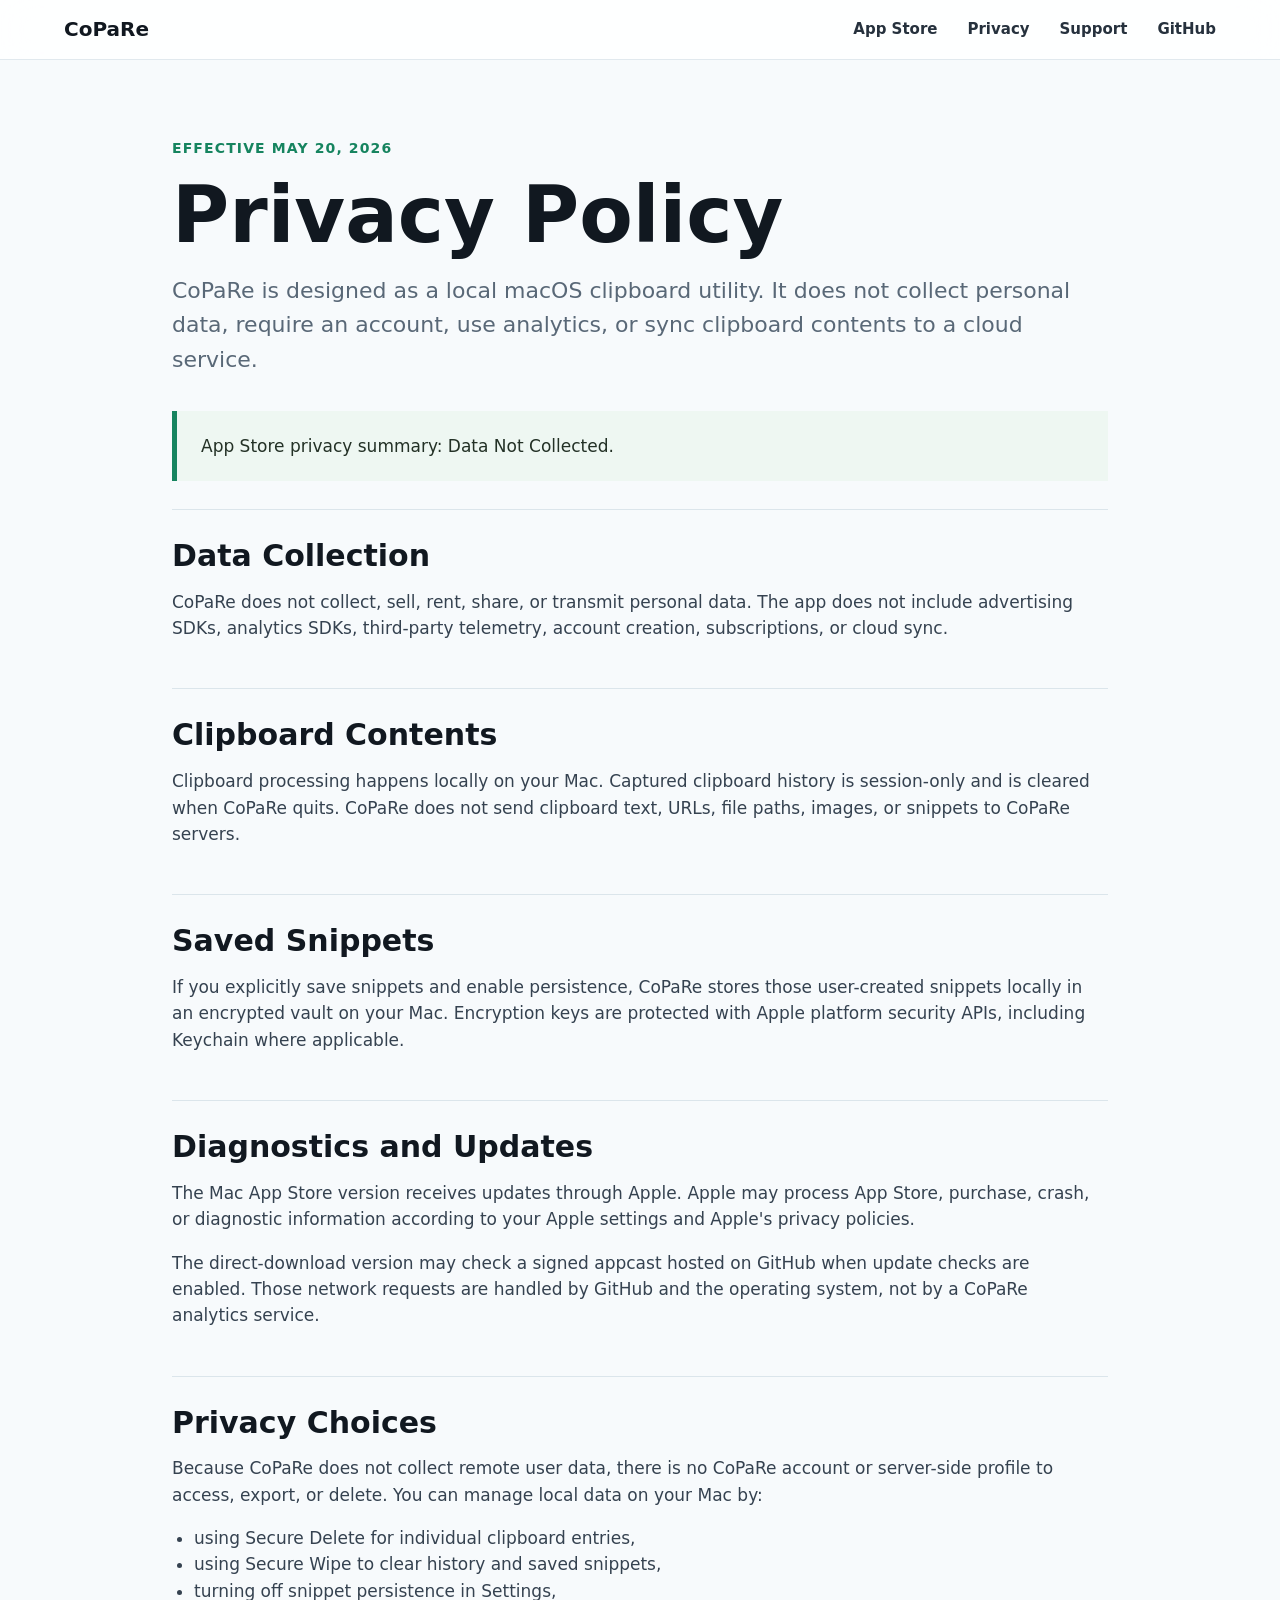
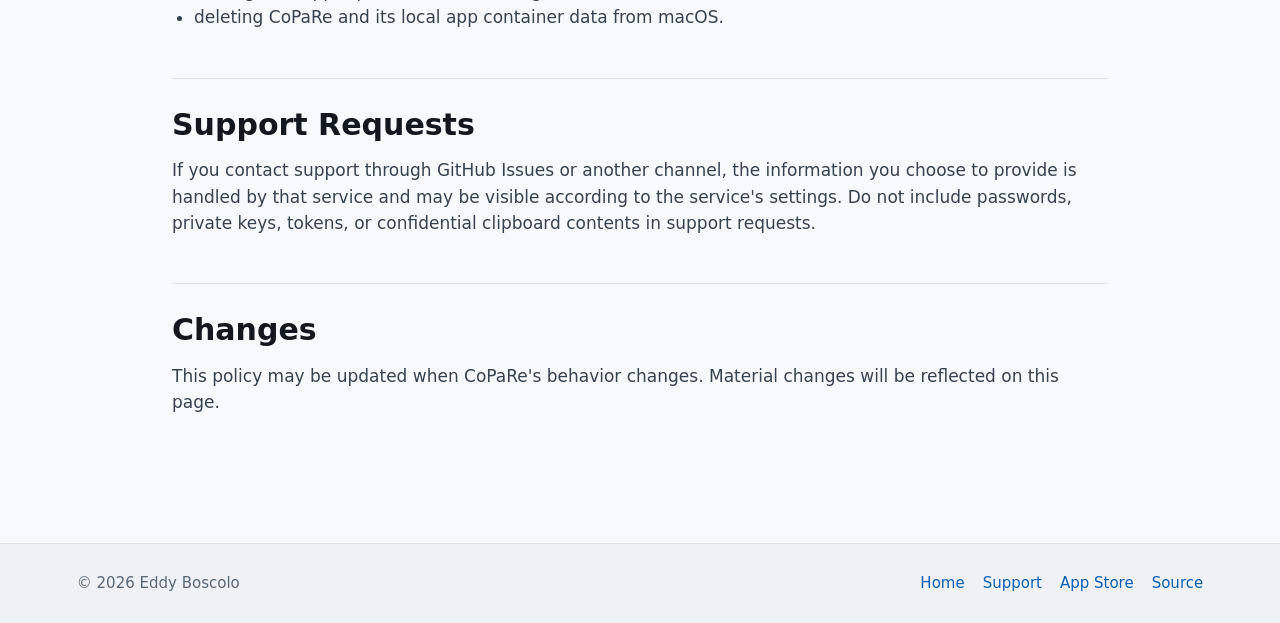
==== commit 0d0c7949: "site: add App Store availability" ====
--- a/site/privacy/index.html
+++ b/site/privacy/index.html
@@ -13,6 +13,7 @@
     <header class="site-header">
       <a class="brand" href="/">CoPaRe</a>
       <nav class="nav" aria-label="Primary navigation">
+        <a href="https://apps.apple.com/it/app/copare/id6771382344?l=en-GB&amp;mt=12">App Store</a>
         <a href="/privacy/">Privacy</a>
         <a href="/support/">Support</a>
         <a href="https://github.com/mane/CoPaRe">GitHub</a>
@@ -76,6 +77,7 @@
       <div class="footer-links">
         <a href="/">Home</a>
         <a href="/support/">Support</a>
+        <a href="https://apps.apple.com/it/app/copare/id6771382344?l=en-GB&amp;mt=12">App Store</a>
         <a href="https://github.com/mane/CoPaRe">Source</a>
       </div>
     </footer>
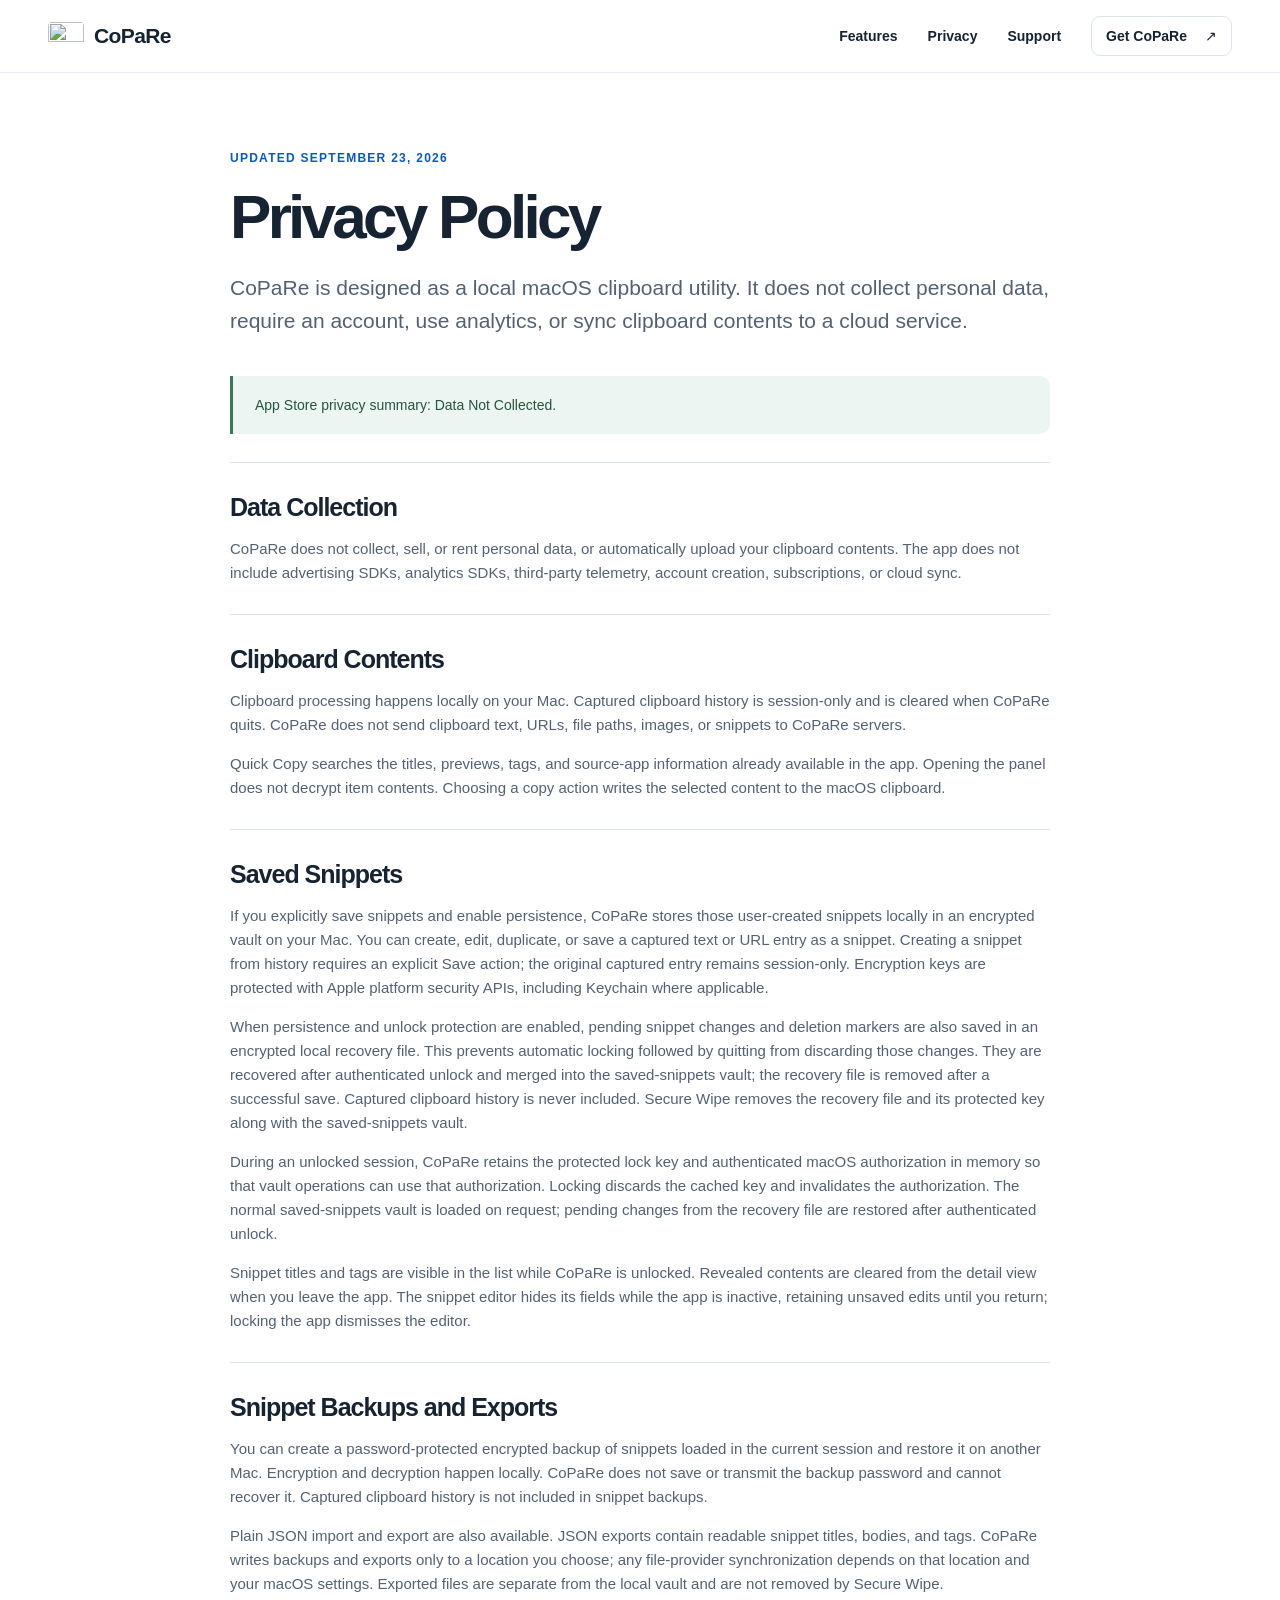
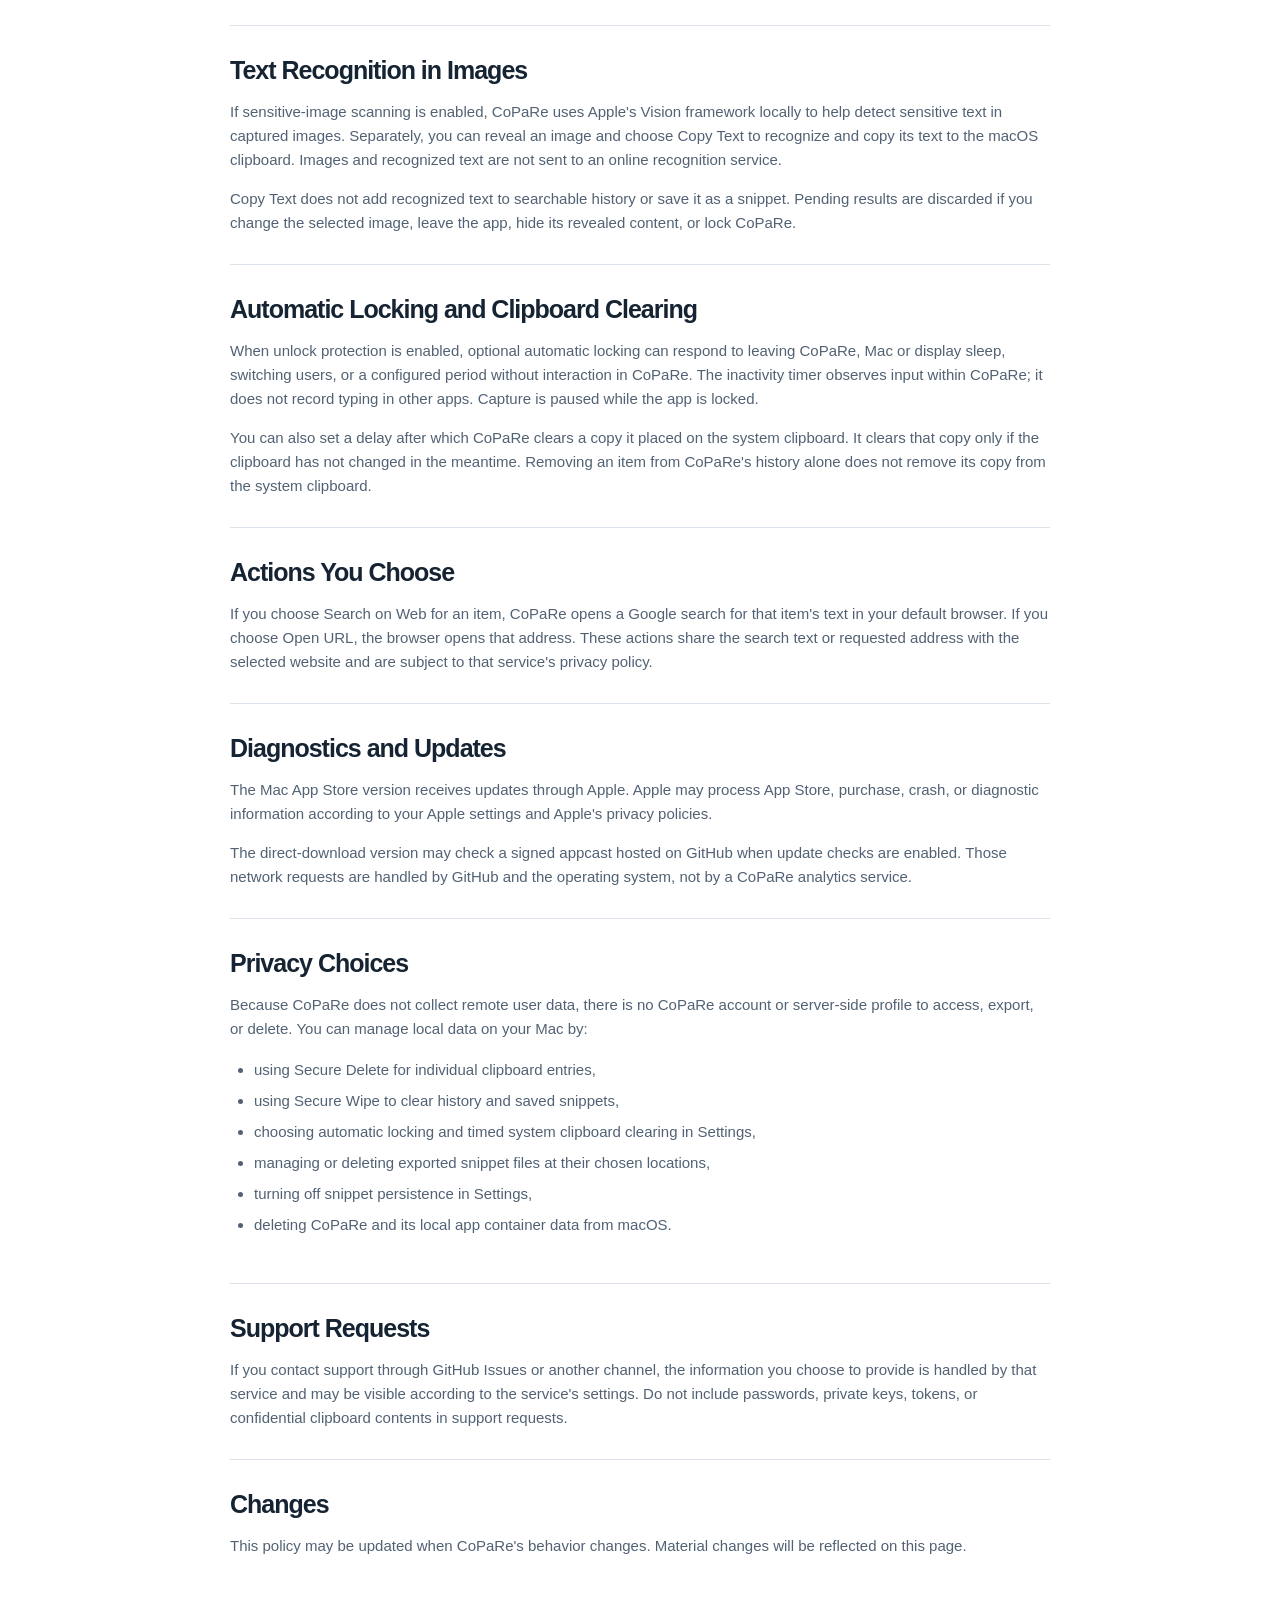
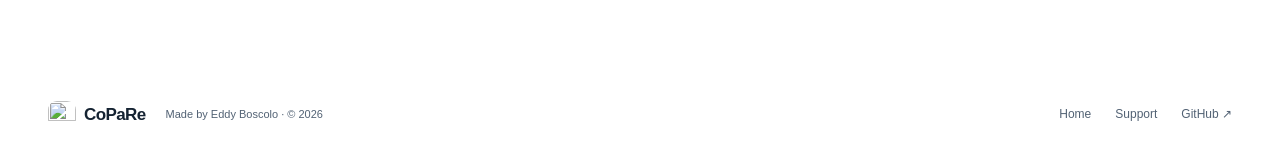
==== commit c678df56: "release: publish signed 1.5.0 feed and refresh copare.it" ====
--- a/site/privacy/index.html
+++ b/site/privacy/index.html
@@ -5,23 +5,19 @@
     <meta name="viewport" content="width=device-width, initial-scale=1">
     <title>CoPaRe Privacy Policy</title>
     <meta name="description" content="Privacy policy for CoPaRe, a local privacy-first clipboard manager for macOS.">
-    <link rel="canonical" href="https://copare.boscolo.io/privacy/">
-    <link rel="icon" href="/favicon.svg" type="image/svg+xml">
-    <link rel="stylesheet" href="../styles.css">
+    <link rel="canonical" href="https://copare.it/privacy/">
+    <link rel="icon" href="/assets/app-icon.png" type="image/png">
+    <link rel="stylesheet" href="../styles.css?v=20260923-150">
   </head>
   <body>
+    <a class="skip-link" href="#main">Skip to content</a>
     <header class="site-header">
-      <a class="brand" href="/">CoPaRe</a>
-      <nav class="nav" aria-label="Primary navigation">
-        <a href="https://apps.apple.com/it/app/copare/id6771382344?l=en-GB&amp;mt=12">App Store</a>
-        <a href="/privacy/">Privacy</a>
-        <a href="/support/">Support</a>
-        <a href="https://github.com/mane/CoPaRe">GitHub</a>
-      </nav>
+      <a class="brand" href="/" aria-label="CoPaRe home"><img src="/assets/app-icon.png" width="36" height="36" alt=""><span>CoPaRe</span></a>
+      <nav class="nav" aria-label="Primary navigation"><a href="/#features">Features</a><a href="/privacy/" aria-current="page">Privacy</a><a href="/support/">Support</a><a class="nav-download" href="/#download">Get CoPaRe <span aria-hidden="true">↗</span></a></nav>
     </header>
 
-    <main class="page-main">
-      <p class="eyebrow">Effective May 20, 2026</p>
+    <main class="page-main" id="main">
+      <p class="eyebrow">Updated September 23, 2026</p>
       <h1>Privacy Policy</h1>
       <p class="page-lead">CoPaRe is designed as a local macOS clipboard utility. It does not collect personal data, require an account, use analytics, or sync clipboard contents to a cloud service.</p>
 
@@ -31,17 +27,44 @@
 
       <section class="content-section">
         <h2>Data Collection</h2>
-        <p>CoPaRe does not collect, sell, rent, share, or transmit personal data. The app does not include advertising SDKs, analytics SDKs, third-party telemetry, account creation, subscriptions, or cloud sync.</p>
+        <p>CoPaRe does not collect, sell, or rent personal data, or automatically upload your clipboard contents. The app does not include advertising SDKs, analytics SDKs, third-party telemetry, account creation, subscriptions, or cloud sync.</p>
       </section>
 
       <section class="content-section">
         <h2>Clipboard Contents</h2>
         <p>Clipboard processing happens locally on your Mac. Captured clipboard history is session-only and is cleared when CoPaRe quits. CoPaRe does not send clipboard text, URLs, file paths, images, or snippets to CoPaRe servers.</p>
+        <p>Quick Copy searches the titles, previews, tags, and source-app information already available in the app. Opening the panel does not decrypt item contents. Choosing a copy action writes the selected content to the macOS clipboard.</p>
       </section>
 
       <section class="content-section">
         <h2>Saved Snippets</h2>
-        <p>If you explicitly save snippets and enable persistence, CoPaRe stores those user-created snippets locally in an encrypted vault on your Mac. Encryption keys are protected with Apple platform security APIs, including Keychain where applicable.</p>
+        <p>If you explicitly save snippets and enable persistence, CoPaRe stores those user-created snippets locally in an encrypted vault on your Mac. You can create, edit, duplicate, or save a captured text or URL entry as a snippet. Creating a snippet from history requires an explicit Save action; the original captured entry remains session-only. Encryption keys are protected with Apple platform security APIs, including Keychain where applicable.</p>
+        <p>When persistence and unlock protection are enabled, pending snippet changes and deletion markers are also saved in an encrypted local recovery file. This prevents automatic locking followed by quitting from discarding those changes. They are recovered after authenticated unlock and merged into the saved-snippets vault; the recovery file is removed after a successful save. Captured clipboard history is never included. Secure Wipe removes the recovery file and its protected key along with the saved-snippets vault.</p>
+        <p>During an unlocked session, CoPaRe retains the protected lock key and authenticated macOS authorization in memory so that vault operations can use that authorization. Locking discards the cached key and invalidates the authorization. The normal saved-snippets vault is loaded on request; pending changes from the recovery file are restored after authenticated unlock.</p>
+        <p>Snippet titles and tags are visible in the list while CoPaRe is unlocked. Revealed contents are cleared from the detail view when you leave the app. The snippet editor hides its fields while the app is inactive, retaining unsaved edits until you return; locking the app dismisses the editor.</p>
+      </section>
+
+      <section class="content-section">
+        <h2>Snippet Backups and Exports</h2>
+        <p>You can create a password-protected encrypted backup of snippets loaded in the current session and restore it on another Mac. Encryption and decryption happen locally. CoPaRe does not save or transmit the backup password and cannot recover it. Captured clipboard history is not included in snippet backups.</p>
+        <p>Plain JSON import and export are also available. JSON exports contain readable snippet titles, bodies, and tags. CoPaRe writes backups and exports only to a location you choose; any file-provider synchronization depends on that location and your macOS settings. Exported files are separate from the local vault and are not removed by Secure Wipe.</p>
+      </section>
+
+      <section class="content-section">
+        <h2>Text Recognition in Images</h2>
+        <p>If sensitive-image scanning is enabled, CoPaRe uses Apple's Vision framework locally to help detect sensitive text in captured images. Separately, you can reveal an image and choose Copy Text to recognize and copy its text to the macOS clipboard. Images and recognized text are not sent to an online recognition service.</p>
+        <p>Copy Text does not add recognized text to searchable history or save it as a snippet. Pending results are discarded if you change the selected image, leave the app, hide its revealed content, or lock CoPaRe.</p>
+      </section>
+
+      <section class="content-section">
+        <h2>Automatic Locking and Clipboard Clearing</h2>
+        <p>When unlock protection is enabled, optional automatic locking can respond to leaving CoPaRe, Mac or display sleep, switching users, or a configured period without interaction in CoPaRe. The inactivity timer observes input within CoPaRe; it does not record typing in other apps. Capture is paused while the app is locked.</p>
+        <p>You can also set a delay after which CoPaRe clears a copy it placed on the system clipboard. It clears that copy only if the clipboard has not changed in the meantime. Removing an item from CoPaRe's history alone does not remove its copy from the system clipboard.</p>
+      </section>
+
+      <section class="content-section">
+        <h2>Actions You Choose</h2>
+        <p>If you choose Search on Web for an item, CoPaRe opens a Google search for that item's text in your default browser. If you choose Open URL, the browser opens that address. These actions share the search text or requested address with the selected website and are subject to that service's privacy policy.</p>
       </section>
 
       <section class="content-section">
@@ -56,6 +79,8 @@
         <ul>
           <li>using Secure Delete for individual clipboard entries,</li>
           <li>using Secure Wipe to clear history and saved snippets,</li>
+          <li>choosing automatic locking and timed system clipboard clearing in Settings,</li>
+          <li>managing or deleting exported snippet files at their chosen locations,</li>
           <li>turning off snippet persistence in Settings,</li>
           <li>deleting CoPaRe and its local app container data from macOS.</li>
         </ul>
@@ -72,14 +97,6 @@
       </section>
     </main>
 
-    <footer class="site-footer">
-      <span>© 2026 Eddy Boscolo</span>
-      <div class="footer-links">
-        <a href="/">Home</a>
-        <a href="/support/">Support</a>
-        <a href="https://apps.apple.com/it/app/copare/id6771382344?l=en-GB&amp;mt=12">App Store</a>
-        <a href="https://github.com/mane/CoPaRe">Source</a>
-      </div>
-    </footer>
+    <footer class="site-footer section-shell"><div><a class="brand" href="/"><img src="/assets/app-icon.png" width="28" height="28" alt=""><span>CoPaRe</span></a><span class="copyright">Made by Eddy Boscolo · © 2026</span></div><nav class="footer-links" aria-label="Footer navigation"><a href="/">Home</a><a href="/support/">Support</a><a href="https://github.com/mane/CoPaRe">GitHub <span aria-hidden="true">↗</span></a></nav></footer>
   </body>
 </html>
--- a/site/styles.css
+++ b/site/styles.css
@@ -1,19 +1,17 @@
 :root {
   color-scheme: light;
-  --bg: #f7fafc;
-  --paper: #ffffff;
-  --soft: #edf5f9;
-  --soft-strong: #dfeef5;
-  --ink: #111820;
-  --muted: #596877;
-  --line: #dbe5eb;
-  --blue: #1476d4;
-  --blue-strong: #0d5fb3;
-  --green: #16845f;
-  --amber: #b66b12;
-  --shadow: 0 26px 70px rgba(23, 37, 50, 0.16);
-  --soft-shadow: 0 16px 42px rgba(23, 37, 50, 0.10);
-  font-family: Inter, ui-sans-serif, system-ui, -apple-system, BlinkMacSystemFont, "Segoe UI", sans-serif;
+  --bg: #f7f9fc;
+  --paper: #fff;
+  --ink: #152332;
+  --muted: #526274;
+  --line: #dce3eb;
+  --blue: #075ac6;
+  --green: #23624f;
+  --radius: 20px;
+  font-family: -apple-system,BlinkMacSystemFont,"Segoe UI",sans-serif;
+  font-synthesis: none;
+  text-rendering: optimizeLegibility;
+  -webkit-font-smoothing: antialiased;
 }
 
 * {
@@ -22,184 +20,216 @@
 
 html {
   scroll-behavior: smooth;
+  scroll-padding-top: 100px;
 }
 
 body {
   margin: 0;
-  background: var(--bg);
+  background: var(--paper);
   color: var(--ink);
   font-size: 17px;
-  line-height: 1.55;
-  overflow-x: hidden;
+  line-height: 1.6;
 }
 
 a {
-  color: var(--blue-strong);
-  text-decoration: none;
+  color: var(--blue);
+  text-underline-offset: 4px;
 }
 
 a:hover {
-  text-decoration: underline;
+  text-decoration-thickness: 2px;
+}
+
+img {
+  max-width: 100%;
+  height: auto;
+}
+
+button,a,summary {
+  -webkit-tap-highlight-color: transparent;
+}
+
+a:focus-visible,summary:focus-visible,button:focus-visible {
+  outline: 3px solid #0873dd;
+  outline-offset: 5px;
+  border-radius: 4px;
+}
+
+::selection {
+  background: #c9e3fc;
+  color: #152332;
+}
+
+.section-shell {
+  width: min(1248px,calc(100% - 96px));
+  margin-inline: auto;
+}
+
+.skip-link {
+  position: fixed;
+  top: -100px;
+  left: 20px;
+  z-index: 100;
+  padding: 10px 18px;
+  background: var(--ink);
+  color: #fff;
+  border-radius: 8px;
+}
+
+.skip-link:focus {
+  top: 12px;
 }
 
 .site-header {
-  position: fixed;
+  position: sticky;
   top: 0;
-  left: 0;
-  right: 0;
-  z-index: 10;
-  display: flex;
-  align-items: center;
+  z-index: 20;
+  display: flex;
   justify-content: space-between;
+  align-items: center;
   gap: 24px;
-  padding: 14px clamp(20px, 5vw, 84px);
-  background: rgba(255, 255, 255, 0.84);
-  border-bottom: 1px solid rgba(219, 229, 235, 0.82);
-  backdrop-filter: blur(18px);
+  padding: 16px max(48px,calc((100% - 1248px)/2));
+  background: rgba(255,255,255,.94);
+  backdrop-filter: blur(16px);
+  border-bottom: 1px solid #e8edf3;
 }
 
 .brand {
   display: inline-flex;
-  align-items: center;
   gap: 10px;
+  align-items: center;
+  font-size: 21px;
+  font-weight: 700;
+  letter-spacing: -.6px;
   color: var(--ink);
-  font-size: 20px;
-  font-weight: 800;
-  letter-spacing: 0;
-}
-
-.brand:hover {
   text-decoration: none;
 }
 
-.brand-mark {
+.brand img {
+  display: block;
+  flex-shrink: 0;
+  border-radius: 9px;
+}
+
+.nav {
+  display: flex;
+  align-items: center;
+  gap: 30px;
+  font-size: 14px;
+  font-weight: 600;
+}
+
+.nav a {
+  color: var(--ink);
+  text-decoration: none;
+}
+
+.nav a:hover {
+  color: var(--blue);
+}
+
+.nav .nav-download {
+  padding: 8px 14px;
+  border: 1px solid var(--line);
+  border-radius: 9px;
+  display: flex;
+  gap: 18px;
+}
+
+.hero {
   display: grid;
-  place-items: center;
-  width: 32px;
-  height: 32px;
-  border-radius: 8px;
-  color: white;
-  background: var(--blue);
-  box-shadow: 0 10px 22px rgba(20, 118, 212, 0.28);
-}
-
-.nav {
-  display: flex;
-  align-items: center;
-  gap: clamp(14px, 3vw, 30px);
-  font-size: 15px;
-  font-weight: 750;
-}
-
-.nav a {
-  color: #26313d;
-}
-
-.hero {
-  position: relative;
-  min-height: min(84svh, 860px);
-  display: flex;
-  align-items: center;
-  padding: 104px clamp(22px, 6vw, 92px) 56px;
-  overflow: hidden;
-  background-color: #f7fbfd;
-  background-image:
-    linear-gradient(90deg, rgba(247, 251, 253, 0.99) 0%, rgba(247, 251, 253, 0.96) 48%, rgba(247, 251, 253, 0.38) 66%, rgba(247, 251, 253, 0.04) 100%),
-    image-set(
-      url("assets/optimized/copare-ui-light-960.webp") 1x,
-      url("assets/optimized/copare-ui-light-1440.webp") 2x
-    );
-  background-position: center, right 58%;
-  background-repeat: no-repeat;
-  background-size: cover, min(1040px, 60vw) auto;
-}
-
-.hero::after {
-  content: "";
-  position: absolute;
-  left: 0;
-  right: 0;
-  bottom: 0;
-  height: 120px;
-  background: linear-gradient(180deg, rgba(247, 251, 253, 0), #edf5f9);
+  grid-template-columns: .9fr 1.1fr;
+  align-items: center;
+  gap: 50px;
+  padding-block: 78px 72px;
 }
 
 .hero-content {
-  position: relative;
-  z-index: 1;
-  width: 100%;
-  max-width: 660px;
-}
-
-.hero-proof {
-  position: absolute;
-  z-index: 1;
-  right: clamp(22px, 6vw, 92px);
-  bottom: 34px;
-  display: flex;
-  flex-wrap: wrap;
-  justify-content: flex-end;
+  padding-bottom: 12px;
+}
+
+.release-note {
+  display: inline-flex;
   gap: 10px;
-}
-
-.hero-proof span,
-.feature-icon {
-  display: inline-flex;
-  align-items: center;
-  justify-content: center;
-  min-height: 34px;
-  padding: 7px 11px;
-  border: 1px solid rgba(20, 118, 212, 0.18);
-  border-radius: 8px;
-  color: var(--blue-strong);
-  background: rgba(255, 255, 255, 0.78);
-  font-size: 13px;
-  font-weight: 800;
-  box-shadow: var(--soft-shadow);
+  align-items: center;
+  border: 1px solid var(--line);
+  padding: 6px 11px;
+  border-radius: 30px;
+  font-size: 12px;
+  font-weight: 600;
+  color: var(--muted);
+  text-decoration: none;
+  margin-bottom: 32px;
+}
+
+.status-dot {
+  display: inline-block;
+  width: 7px;
+  height: 7px;
+  border-radius: 50%;
+  background: #2f8b65;
+  flex-shrink: 0;
 }
 
 .eyebrow {
-  margin: 0 0 14px;
-  color: var(--green);
-  font-size: 14px;
-  font-weight: 850;
-  letter-spacing: 0.08em;
+  margin: 0 0 16px;
+  font-size: 12px;
+  letter-spacing: .105em;
   text-transform: uppercase;
-}
-
-h1,
-h2,
-h3 {
+  font-weight: 700;
+  color: var(--blue);
+}
+
+.hero-eyebrow {
+  font-size: 10px;
+  letter-spacing: .09em;
+  margin-bottom: 18px;
+}
+
+h1,h2,h3,p {
+  overflow-wrap: break-word;
+}
+
+h1,h2,h3 {
   margin: 0;
-  line-height: 1.06;
-  letter-spacing: 0;
+  font-weight: 650;
+  letter-spacing: -.04em;
 }
 
 h1 {
-  max-width: 660px;
-  font-size: clamp(40px, 5vw, 68px);
+  font-size: clamp(46px,4.7vw,68px);
+  line-height: 1.03;
+  letter-spacing: -.06em;
+}
+
+h1 span {
+  color: #517493;
 }
 
 h2 {
-  font-size: clamp(32px, 4.8vw, 58px);
+  font-size: clamp(34px,3.6vw,49px);
+  line-height: 1.1;
 }
 
 h3 {
   font-size: 22px;
+  line-height: 1.25;
+  letter-spacing: -.025em;
 }
 
 .lead {
-  max-width: 590px;
-  margin: 22px 0 0;
-  color: #334353;
-  font-size: clamp(20px, 2.1vw, 27px);
-  line-height: 1.34;
+  font-size: 21px;
+  line-height: 1.5;
+  color: var(--muted);
+  max-width: 440px;
+  margin: 24px 0 0;
 }
 
 .actions {
   display: flex;
+  align-items: center;
+  gap: 22px;
   flex-wrap: wrap;
-  gap: 12px;
   margin-top: 30px;
 }
 
@@ -207,412 +237,1129 @@
   display: inline-flex;
   align-items: center;
   justify-content: center;
+  gap: 24px;
+  border: 1px solid transparent;
+  border-radius: 10px;
+  padding: 13px 20px;
   min-height: 48px;
-  padding: 12px 18px;
-  border: 1px solid var(--line);
-  border-radius: 8px;
+  font-size: 14px;
+  line-height: 1.4;
+  font-weight: 650;
+  text-decoration: none;
+  transition: background-color .15s,transform .15s;
+}
+
+.button:hover {
+  text-decoration: none;
+  transform: translateY(-1px);
+}
+
+.button.primary {
+  background: var(--ink);
+  color: #fff;
+}
+
+.button.primary:hover {
+  background: #25435f;
+}
+
+.button.secondary {
+  border-color: #bccbd9;
+  background: transparent;
   color: var(--ink);
-  background: rgba(255, 255, 255, 0.86);
-  font-weight: 850;
+}
+
+.button.secondary:hover {
+  background: #e8eff6;
+}
+
+.text-link {
+  font-size: 14px;
+  font-weight: 600;
   text-decoration: none;
-  box-shadow: 0 10px 22px rgba(23, 37, 50, 0.08);
-}
-
-.button:hover {
-  transform: translateY(-1px);
-  text-decoration: none;
-}
-
-.button.primary {
-  color: white;
-  background: var(--blue);
-  border-color: var(--blue);
-  box-shadow: 0 16px 34px rgba(20, 118, 212, 0.28);
-}
-
-.intro-strip {
-  display: grid;
-  grid-template-columns: repeat(3, minmax(0, 1fr));
-  gap: 1px;
-  padding: 0 clamp(22px, 6vw, 92px) clamp(46px, 7vw, 78px);
-  background: var(--soft);
-}
-
-.intro-strip div {
-  padding: 26px;
-  background: rgba(255, 255, 255, 0.78);
-}
-
-.intro-strip strong,
-.intro-strip span {
+  display: inline-flex;
+  align-items: center;
+  gap: 12px;
+}
+
+.requirements {
+  font-size: 11px;
+  margin-top: 17px;
+  color: var(--muted);
+}
+
+.requirements span {
+  margin: 0 4px;
+}
+
+.hero-visual {
+  position: relative;
+  min-width: 0;
+  background: #edf3f9;
+  border: 1px solid #e3eaf1;
+  border-radius: var(--radius);
+  padding: 28px 20px 22px;
+}
+
+.visual-label {
+  font-size: 11px;
+  letter-spacing: .03em;
+  display: flex;
+  align-items: center;
+  gap: 9px;
+  margin: 0 6px 22px;
+  color: #40586c;
+}
+
+.hero-visual picture {
   display: block;
-}
-
-.intro-strip strong {
-  font-size: 18px;
-}
-
-.intro-strip span {
-  margin-top: 5px;
-  color: var(--muted);
-}
-
-.section {
-  padding: clamp(58px, 8vw, 108px) clamp(22px, 6vw, 92px);
-}
-
-.section.white {
-  background: var(--paper);
-}
-
-.product-band,
-.split-band {
-  background: var(--soft);
-}
-
-.section-heading {
-  max-width: 960px;
-  margin-bottom: 34px;
-}
-
-.section-heading.compact {
-  max-width: 980px;
-  margin-bottom: 42px;
-}
-
-.section-heading p {
-  max-width: 780px;
-  margin: 16px 0 0;
-  color: var(--muted);
-  font-size: 21px;
-}
-
-.section-heading .eyebrow {
-  margin-bottom: 14px;
-}
-
-.feature-grid {
-  display: grid;
-  grid-template-columns: repeat(3, minmax(0, 1fr));
-  gap: 18px;
-}
-
-.feature {
-  min-height: 260px;
-  padding: 26px;
-  border: 1px solid var(--line);
-  border-radius: 8px;
-  background: var(--paper);
-  box-shadow: 0 16px 38px rgba(23, 37, 50, 0.06);
-}
-
-.feature-icon {
-  width: 42px;
-  min-height: 34px;
-  padding: 0;
-  box-shadow: none;
-}
-
-.feature strong {
-  display: block;
-  margin-top: 22px;
-  color: var(--green);
-  font-size: 15px;
-  letter-spacing: 0.04em;
-  text-transform: uppercase;
-}
-
-.feature h3 {
-  margin-top: 12px;
-}
-
-.feature p {
-  margin: 13px 0 0;
-  color: var(--muted);
-}
-
-.showcase {
-  display: grid;
-  grid-template-columns: minmax(0, 1.1fr) minmax(320px, 0.9fr);
-  align-items: center;
-  gap: clamp(30px, 5vw, 78px);
-}
-
-.showcase.reverse {
-  grid-template-columns: minmax(320px, 0.9fr) minmax(0, 1.1fr);
-}
-
-.showcase img,
-.wide-shot img {
+  margin: 0 -10px;
+}
+
+.hero-visual img {
   display: block;
   width: 100%;
   height: auto;
-  border-radius: 8px;
-  box-shadow: var(--shadow);
-}
-
-.showcase-copy {
-  max-width: 620px;
-}
-
-.section-copy {
-  margin: 18px 0 0;
-  color: var(--muted);
-  font-size: 21px;
-}
-
-.plain-list {
+  mix-blend-mode: multiply;
+}
+
+.shortcut-note {
+  margin: 22px 6px 0;
+  display: flex;
+  align-items: center;
+  justify-content: space-between;
+  gap: 15px;
+  font-size: 11px;
+  color: #40586c;
+}
+
+.key-group {
+  display: flex;
+  gap: 4px;
+}
+
+kbd {
+  font-family: inherit;
+  min-width: 28px;
+  height: 29px;
+  border-radius: 6px;
+  background: #fff;
+  box-shadow: 0 2px 0 #c8d4e0;
+  border: 1px solid #d9e2eb;
+  display: inline-flex;
+  align-items: center;
+  justify-content: center;
+  font-size: 14px;
+  color: var(--ink);
+}
+
+.trust-strip {
+  display: flex;
+  align-items: center;
+  justify-content: space-between;
+  gap: 20px;
+  padding-block: 22px;
+  border-top: 1px solid var(--line);
+  border-bottom: 1px solid var(--line);
+  font-size: 12px;
+  color: var(--muted);
+}
+
+.trust-strip>span {
+  display: flex;
+  align-items: center;
+  gap: 9px;
+}
+
+.trust-strip>span>span {
+  color: var(--green);
+  font-weight: 700;
+}
+
+.trust-strip a {
+  font-size: 12px;
+  color: var(--muted);
+  text-decoration: none;
+}
+
+.workflow {
+  padding-block: 100px;
+  display: grid;
+  grid-template-columns: 1fr 1fr;
+  gap: 100px;
+  align-items: start;
+}
+
+.section-heading>p:not(.eyebrow) {
+  color: var(--muted);
+  max-width: 455px;
   margin: 24px 0 0;
+  font-size: 17px;
+}
+
+.steps {
+  margin: 0;
   padding: 0;
   list-style: none;
 }
 
-.plain-list li {
-  position: relative;
-  padding: 13px 0 13px 34px;
+.steps li {
+  display: flex;
+  align-items: start;
+  gap: 20px;
+  padding: 26px 0;
+  border-bottom: 1px solid var(--line);
+}
+
+.steps li:first-child {
+  padding-top: 0;
+}
+
+.steps li:last-child {
+  border-bottom: 0;
+  padding-bottom: 0;
+}
+
+.step-number {
+  font-size: 11px;
+  color: #56758e;
+  line-height: 28px;
+  font-variant-numeric: tabular-nums;
+}
+
+.steps h3 {
+  font-size: 19px;
+}
+
+.steps p {
+  font-size: 14px;
+  color: var(--muted);
+  margin: 10px 0 0;
+  max-width: 340px;
+}
+
+.step-key {
+  margin-left: auto;
+  white-space: nowrap;
+  font-size: 12px;
+  color: var(--muted);
+  font-family: ui-monospace,monospace;
+  line-height: 26px;
+}
+
+.features-section {
+  background: var(--bg);
+  padding-block: 100px;
+}
+
+.feature-heading {
+  display: flex;
+  align-items: end;
+  justify-content: space-between;
+  gap: 36px;
+  margin-bottom: 58px;
+}
+
+.feature-heading>p:not(.eyebrow) {
+  max-width: 350px;
+  margin: 0;
+  padding-bottom: 4px;
+}
+
+.feature-grid {
+  display: grid;
+  grid-template-columns: repeat(3,minmax(0,1fr));
+  gap: 0 52px;
+}
+
+.feature {
+  padding: 30px 0 32px;
+  border-top: 1px solid #d3dfe9;
+  display: flex;
+  flex-direction: column;
+  align-items: flex-start;
+}
+
+.feature-icon {
+  display: inline-flex;
+  align-items: center;
+  justify-content: center;
+  border: 1px solid #d3e0ec;
+  background: #e8f0f8;
+  width: 43px;
+  height: 43px;
+  border-radius: 12px;
+  color: var(--blue);
+  margin-bottom: 24px;
+}
+
+.feature-icon svg {
+  width: 23px;
+  height: 23px;
+  fill: none;
+  stroke: currentColor;
+  stroke-width: 1.5;
+  stroke-linecap: round;
+  stroke-linejoin: round;
+}
+
+.feature h3 {
+  max-width: 300px;
+  font-size: 23px;
+  line-height: 1.25;
+}
+
+.feature p {
+  color: var(--muted);
+  font-size: 14px;
+  margin: 16px 0 22px;
+}
+
+.feature-detail {
+  display: block;
+  font-size: 11px;
+  color: #345d7b;
+  font-weight: 500;
+  margin-top: auto;
+}
+
+.release-footnote {
   border-top: 1px solid var(--line);
-}
-
-.plain-list li::before {
-  content: "";
-  position: absolute;
-  left: 0;
-  top: 19px;
-  width: 13px;
-  height: 13px;
+  padding-top: 24px;
+  margin: 8px 0 0;
+  font-size: 11px;
+  color: var(--muted);
+  max-width: 100%;
+  line-height: 1.7;
+}
+
+.release-footnote a {
+  white-space: nowrap;
+  margin-left: 5px;
+}
+
+.privacy-section {
+  background: #142b3c;
+  color: #fff;
+  padding-top: 94px;
+}
+
+.privacy-layout {
+  display: grid;
+  grid-template-columns: 1fr 1fr;
+  gap: 96px;
+  padding-bottom: 70px;
+}
+
+.privacy-section .eyebrow {
+  color: #a8d0ef;
+}
+
+.privacy-section .section-heading>p:not(.eyebrow) {
+  color: #bdceda;
+  font-size: 17px;
+  margin-bottom: 25px;
+}
+
+.privacy-section .text-link {
+  color: #d7eafb;
+}
+
+.privacy-rules {
+  display: grid;
+  gap: 32px;
+}
+
+.privacy-rules article {
+  border-left: 2px solid #527c99;
+  padding-left: 26px;
+}
+
+.privacy-label {
+  font-size: 11px;
+  text-transform: uppercase;
+  letter-spacing: .08em;
+  color: #a8c8df;
+  display: block;
+  margin-bottom: 10px;
+}
+
+.privacy-rules h3 {
+  font-size: 27px;
+}
+
+.privacy-rules p {
+  font-size: 14px;
+  color: #bdceda;
+  margin: 12px 0 14px;
+}
+
+.privacy-tag {
+  font-size: 11px;
+  letter-spacing: .02em;
+  color: #c7e4d9;
+}
+
+.privacy-bottom {
+  border-top: 1px solid #3a4e60;
+  display: flex;
+  justify-content: space-between;
+  align-items: center;
+  gap: 25px;
+  padding-block: 25px;
+  font-size: 11px;
+  color: #c5d4de;
+}
+
+.privacy-bottom p {
+  margin: 0;
+}
+
+.privacy-bottom>span {
+  white-space: nowrap;
+  color: #c7e4d9;
+}
+
+.faq-section {
+  display: grid;
+  grid-template-columns: .8fr 1.2fr;
+  gap: 100px;
+  padding-block: 100px;
+}
+
+.faq-list details {
+  border-bottom: 1px solid var(--line);
+}
+
+.faq-list details:first-child {
+  border-top: 1px solid var(--line);
+}
+
+summary {
+  display: flex;
+  justify-content: space-between;
+  align-items: center;
+  gap: 20px;
+  cursor: pointer;
+  list-style: none;
+  font-size: 15px;
+  font-weight: 600;
+  padding: 22px 0;
+  line-height: 1.45;
+}
+
+summary::-webkit-details-marker {
+  display: none;
+}
+
+summary span {
+  font-size: 20px;
+  font-weight: 400;
+  transition: transform .15s;
+  color: var(--muted);
+}
+
+details[open] summary span {
+  transform: rotate(45deg);
+}
+
+details p {
+  font-size: 14px;
+  color: var(--muted);
+  margin: 0;
+  padding-bottom: 23px;
+  max-width: 590px;
+}
+
+.download-section {
+  padding-block: 80px;
+  background: #edf3f9;
+}
+
+.download-heading {
+  text-align: center;
+  max-width: 650px;
+  margin-inline: auto;
+}
+
+.download-heading img {
+  border-radius: 18px;
+  display: block;
+  margin: 0 auto 24px;
+}
+
+.download-heading .eyebrow {
+  font-size: 10px;
+  margin-bottom: 12px;
+}
+
+.download-heading p:last-child {
+  font-size: 17px;
+  color: var(--muted);
+  margin: 17px 0 0;
+}
+
+.download-options {
+  display: grid;
+  grid-template-columns: repeat(2,minmax(0,1fr));
+  gap: 22px;
+  max-width: 880px;
+  margin: 44px auto 0;
+}
+
+.download-option {
+  padding: 30px;
+  border: 1px solid #d0deeb;
+  border-radius: 16px;
+  background: rgba(255,255,255,.6);
+  display: flex;
+  flex-direction: column;
+  align-items: flex-start;
+}
+
+.download-label {
+  display: flex;
+  align-items: center;
+  gap: 14px;
+  min-height: 25px;
+  font-size: 11px;
+  color: #46647d;
+  margin-bottom: 15px;
+}
+
+.version-tag {
   border-radius: 4px;
-  background: var(--green);
-  box-shadow: 0 0 0 5px rgba(22, 132, 95, 0.12);
-}
-
-.wide-shot {
-  display: block;
-  max-width: 1480px;
-  margin: 0 auto;
-}
-
-.cta-band {
-  display: flex;
-  align-items: center;
+  background: #dceafa;
+  padding: 1px 7px;
+  color: #244968;
+  font-size: 10px;
+}
+
+.download-option h3 {
+  font-size: 23px;
+}
+
+.download-option p {
+  font-size: 14px;
+  color: var(--muted);
+  margin: 14px 0 26px;
+  max-width: 360px;
+}
+
+.download-option .button {
+  margin-top: auto;
+  font-size: 13px;
+}
+
+.download-requirements {
+  text-align: center;
+  font-size: 11px;
+  color: var(--muted);
+  margin: 26px 0 0;
+}
+
+.site-footer {
+  display: flex;
   justify-content: space-between;
-  gap: 28px;
-  padding: clamp(52px, 7vw, 86px) clamp(22px, 6vw, 92px);
-  background: #f8fbfd;
-  color: var(--ink);
+  align-items: center;
+  gap: 30px;
+  padding-block: 34px;
+}
+
+.site-footer>div {
+  display: flex;
+  align-items: center;
+  gap: 20px;
+}
+
+.site-footer .brand {
+  font-size: 17px;
+  gap: 8px;
+}
+
+.copyright {
+  font-size: 11px;
+  color: var(--muted);
+}
+
+.footer-links {
+  display: flex;
+  align-items: center;
+  gap: 24px;
+  font-size: 12px;
+}
+
+.footer-links a {
+  color: var(--muted);
+  text-decoration: none;
+}
+
+.page-main {
+  max-width: 880px;
+  margin: auto;
+  padding: 76px 30px 80px;
+}
+
+.page-main h1 {
+  font-size: clamp(40px,5vw,62px);
+}
+
+.page-lead {
+  font-size: 21px;
+  color: var(--muted);
+  margin: 24px 0 38px;
+  line-height: 1.55;
+}
+
+.content-section {
   border-top: 1px solid var(--line);
-}
-
-.cta-band h2 {
-  color: var(--ink);
-}
-
-.cta-band p:not(.eyebrow) {
-  max-width: 720px;
-  margin: 14px 0 0;
-  color: var(--muted);
-  font-size: 20px;
-}
-
-.cta-band .eyebrow {
-  color: var(--green);
-}
-
-.cta-band .button {
-  border-color: var(--line);
-  color: var(--ink);
-  background: white;
-}
-
-.cta-band .button.primary {
-  color: white;
-  background: var(--blue);
-  border-color: var(--blue);
-}
-
-.page-main {
-  max-width: 980px;
-  margin: 0 auto;
-  padding: clamp(106px, 12vw, 138px) 22px 80px;
-}
-
-.page-main h1 {
-  font-size: clamp(44px, 7vw, 78px);
-}
-
-.page-main .eyebrow {
-  color: var(--green);
-}
-
-.page-lead {
-  margin: 18px 0 34px;
-  color: var(--muted);
-  font-size: 22px;
-}
-
-.content-section {
-  padding: 30px 0;
-  border-top: 1px solid var(--line);
-}
-
-.content-section h2,
-.support-option h2 {
-  font-size: 30px;
-}
-
-.content-section p,
-.content-section li {
-  color: #354250;
+  padding: 29px 0;
+}
+
+.content-section h2,.support-option h2 {
+  font-size: 25px;
+  line-height: 1.2;
+}
+
+.content-section p,.content-section li {
+  color: var(--muted);
+  font-size: 15px;
+}
+
+.content-section p:last-child {
+  margin-bottom: 0;
+}
+
+.content-section li+li {
+  margin-top: 7px;
 }
 
 .content-section ul {
-  padding-left: 22px;
+  padding-left: 24px;
 }
 
 .callout {
+  background: #ecf5f1;
+  border-left: 3px solid #39765b;
+  border-radius: 0 10px 10px 0;
+  color: #27543e;
+  font-size: 14px;
+  padding: 18px 22px;
   margin: 28px 0;
-  padding: 22px 24px;
-  border-left: 5px solid var(--green);
-  background: #eef7f2;
-  color: #233126;
 }
 
 .support-options {
   display: grid;
-  grid-template-columns: repeat(2, minmax(0, 1fr));
-  gap: 18px;
+  grid-template-columns: 1fr 1fr;
+  gap: 20px;
 }
 
 .support-option {
-  padding: 24px;
+  padding: 26px;
   border: 1px solid var(--line);
-  border-radius: 8px;
-  background: var(--paper);
-  box-shadow: var(--soft-shadow);
-}
-
-.site-footer {
-  display: flex;
-  flex-wrap: wrap;
-  justify-content: space-between;
-  gap: 18px;
-  padding: 28px clamp(22px, 6vw, 92px);
-  color: var(--muted);
-  background: #eef2f6;
-  border-top: 1px solid var(--line);
-  font-size: 15px;
-}
-
-.footer-links {
-  display: flex;
-  flex-wrap: wrap;
-  gap: 18px;
-}
-
-@media (max-width: 980px) {
+  border-radius: 14px;
+  background: var(--bg);
+}
+
+.support-option h2 {
+  font-size: 22px;
+}
+
+.page-main .faq-list {
+  margin-top: 25px;
+}
+
+.page-main .faq-list p {
+  max-width: 100%;
+}
+
+@media(min-width:1600px) {
   .hero {
+    gap: 70px;
+    padding-block: 98px;
+  }
+  .hero-visual {
+    padding: 34px 25px 27px;
+  }
+}
+
+@media(max-width:1100px) {
+  .section-shell {
+    width: calc(100% - 64px);
+  }
+  .site-header {
+    padding-inline: 32px;
+  }
+  .hero {
+    gap: 28px;
+  }
+  .hero h1 {
+    font-size: clamp(43px,5.1vw,58px);
+  }
+  .hero .lead {
+    font-size: 19px;
+  }
+  .hero .actions {
+    gap: 16px;
+  }
+  .hero .text-link {
+    font-size: 12px;
+  }
+  .hero .button {
+    font-size: 13px;
+    padding-inline: 16px;
+    gap: 18px;
+  }
+  .hero-visual {
+    padding: 24px 14px 20px;
+  }
+  .shortcut-note {
+    font-size: 10px;
+  }
+  .workflow,.privacy-layout,.faq-section {
+    gap: 55px;
+  }
+  .feature-grid {
+    column-gap: 30px;
+  }
+  .trust-strip {
+    gap: 14px;
+  }
+  .site-footer>div {
+    gap: 13px;
+  }
+}
+
+@media(max-width:900px) {
+  .hero {
+    grid-template-columns: 1fr;
+    gap: 45px;
+    padding-block: 55px;
+  }
+  .hero-content {
+    max-width: 640px;
+  }
+  .hero h1 {
+    font-size: clamp(52px,8vw,72px);
+  }
+  .hero .lead {
+    font-size: 21px;
+    max-width: 510px;
+  }
+  .release-note {
+    margin-bottom: 27px;
+  }
+  .hero-visual {
+    max-width: 700px;
+    width: 100%;
+    padding: 26px 24px 22px;
+  }
+  .hero-visual picture {
+    margin: 0;
+  }
+  .shortcut-note {
+    font-size: 12px;
+  }
+  .hero .text-link,.hero .button {
+    font-size: 14px;
+  }
+  .trust-strip {
+    flex-wrap: wrap;
+    justify-content: flex-start;
+    gap: 18px 28px;
+  }
+  .trust-strip a {
+    margin-left: auto;
+  }
+  .workflow,.faq-section {
+    grid-template-columns: 1fr;
+    gap: 40px;
+    padding-block: 74px;
+  }
+  .steps p {
+    max-width: 540px;
+  }
+  .feature-heading {
+    gap: 30px;
+  }
+  .feature-heading>p:not(.eyebrow) {
+    max-width: 280px;
+    font-size: 15px;
+  }
+  .feature-grid {
+    grid-template-columns: repeat(2,minmax(0,1fr));
+    gap: 0 32px;
+  }
+  .features-section {
+    padding-block: 74px;
+  }
+  .privacy-layout {
+    gap: 35px;
+  }
+  .privacy-section {
+    padding-top: 74px;
+  }
+  .privacy-bottom {
+    align-items: flex-start;
+    flex-direction: column;
+    gap: 9px;
+  }
+  .site-footer {
+    align-items: flex-start;
+  }
+  .site-footer>div {
+    flex-direction: column;
+    align-items: flex-start;
+    gap: 10px;
+  }
+  .footer-links {
+    gap: 20px;
+    padding-top: 4px;
+  }
+}
+
+@media(max-width:600px) {
+  html {
+    scroll-padding-top: 130px;
+  }
+  .section-shell {
+    width: calc(100% - 40px);
+  }
+  .site-header {
+    padding: 12px 20px;
+    gap: 12px;
+    flex-wrap: wrap;
+  }
+  .brand {
+    font-size: 19px;
+    gap: 8px;
+  }
+  .brand img {
+    width: 31px;
+    height: 31px;
+  }
+  .nav {
+    gap: 18px;
+    font-size: 12px;
+    flex-wrap: wrap;
+  }
+  .nav .nav-download {
+    padding: 6px 9px;
+    gap: 9px;
+  }
+  .hero {
+    padding-block: 38px 30px;
+    gap: 30px;
+  }
+  .hero h1 {
+    font-size: clamp(40px,10.9vw,62px);
+    letter-spacing: -.058em;
+  }
+  .hero-eyebrow {
+    font-size: 9px;
+    letter-spacing: .065em;
+  }
+  .hero .lead {
+    font-size: 19px;
+    max-width: 400px;
+    margin-top: 20px;
+  }
+  .release-note {
+    font-size: 11px;
+    margin-bottom: 27px;
+  }
+  .hero .actions {
+    gap: 20px;
+    margin-top: 25px;
+  }
+  .hero .text-link {
+    font-size: 12px;
+  }
+  .hero .button {
+    font-size: 12px;
+    gap: 16px;
+    padding-inline: 16px;
+  }
+  .requirements {
+    font-size: 10px;
+    margin-top: 15px;
+  }
+  .hero-visual {
+    border-radius: 15px;
+    padding: 19px 12px 17px;
+  }
+  .visual-label {
+    font-size: 10px;
+    margin-bottom: 14px;
+  }
+  .shortcut-note {
+    font-size: 9px;
+    gap: 8px;
+    margin-top: 16px;
+    margin-inline: 2px;
+  }
+  kbd {
+    min-width: 24px;
+    height: 25px;
+    font-size: 12px;
+  }
+  .trust-strip {
+    padding-block: 19px;
+    gap: 12px 23px;
+    font-size: 11px;
+  }
+  .trust-strip>span {
+    gap: 6px;
+  }
+  .trust-strip a {
+    margin-left: 0;
+    flex-basis: 100%;
+    font-size: 11px;
+  }
+  .workflow,.faq-section {
+    padding-block: 58px;
+    gap: 32px;
+  }
+  h2 {
+    font-size: 36px;
+  }
+  .section-heading>p:not(.eyebrow) {
+    font-size: 16px;
+    margin-top: 20px;
+  }
+  .eyebrow {
+    font-size: 10px;
+    margin-bottom: 14px;
+  }
+  .steps li {
+    gap: 15px;
+    padding-block: 23px;
+  }
+  .steps h3 {
+    font-size: 18px;
+  }
+  .steps p {
+    font-size: 13px;
+  }
+  .step-key {
+    font-size: 10px;
+  }
+  .features-section {
+    padding-block: 58px;
+  }
+  .feature-heading {
     display: block;
-    min-height: auto;
-    padding-top: 92px;
-    padding-bottom: 390px;
-    background-image:
-      linear-gradient(180deg, rgba(247, 251, 253, 1) 0%, rgba(247, 251, 253, 0.96) 48%, rgba(247, 251, 253, 0.42) 100%),
-      image-set(
-        url("assets/optimized/copare-ui-light-960.webp") 1x,
-        url("assets/optimized/copare-ui-light-1440.webp") 2x
-      );
-    background-position: center, 50% calc(100% - 16px);
-    background-size: cover, min(920px, 130vw) auto;
-  }
-
-  .hero-proof {
-    right: auto;
-    left: clamp(22px, 6vw, 92px);
-    justify-content: flex-start;
-  }
-
-  .intro-strip,
-  .feature-grid,
-  .showcase,
-  .showcase.reverse,
+    margin-bottom: 32px;
+  }
+  .feature-heading>p:not(.eyebrow) {
+    max-width: 400px;
+    margin-top: 20px;
+    font-size: 16px;
+  }
+  .feature-grid {
+    grid-template-columns: 1fr;
+    gap: 0;
+  }
+  .feature {
+    padding-block: 25px;
+    display: grid;
+    grid-template-columns: 40px 1fr;
+    column-gap: 18px;
+    align-items: start;
+  }
+  .feature-icon {
+    grid-row: 1/4;
+    width: 39px;
+    height: 39px;
+    margin: 0;
+  }
+  .feature h3 {
+    font-size: 22px;
+    max-width: 340px;
+  }
+  .feature p {
+    font-size: 14px;
+    margin: 12px 0 15px;
+    grid-column: 2;
+  }
+  .feature-detail {
+    font-size: 10px;
+    grid-column: 2;
+  }
+  .release-footnote {
+    font-size: 12px;
+    margin-top: 0;
+  }
+  .release-footnote a {
+    margin-left: 0;
+    white-space: normal;
+  }
+  .privacy-section {
+    padding-top: 58px;
+  }
+  .privacy-layout {
+    grid-template-columns: 1fr;
+    gap: 38px;
+    padding-bottom: 40px;
+  }
+  .privacy-rules {
+    gap: 28px;
+  }
+  .privacy-rules article {
+    padding-left: 20px;
+  }
+  .privacy-rules h3 {
+    font-size: 25px;
+  }
+  .privacy-section .section-heading>p:not(.eyebrow) {
+    font-size: 16px;
+  }
+  .privacy-bottom {
+    font-size: 10px;
+    padding-block: 22px;
+  }
+  .faq-list summary {
+    font-size: 14px;
+    padding-block: 21px;
+  }
+  .faq-list details p {
+    font-size: 13px;
+  }
+  .download-section {
+    padding-block: 55px;
+  }
+  .download-heading img {
+    width: 60px;
+    height: 60px;
+    border-radius: 14px;
+    margin-bottom: 22px;
+  }
+  .download-heading .eyebrow {
+    font-size: 9px;
+  }
+  .download-heading h2 {
+    font-size: 36px;
+  }
+  .download-heading p:last-child {
+    font-size: 16px;
+  }
+  .download-options {
+    grid-template-columns: 1fr;
+    gap: 16px;
+    margin-top: 30px;
+  }
+  .download-option {
+    padding: 25px;
+  }
+  .download-option .button {
+    width: 100%;
+  }
+  .download-option p {
+    max-width: none;
+    font-size: 14px;
+  }
+  .download-requirements {
+    font-size: 10px;
+    max-width: 280px;
+    margin-inline: auto;
+  }
+  .site-footer {
+    flex-direction: column;
+    gap: 22px;
+    padding-block: 28px;
+  }
+  .site-footer>div {
+    flex-direction: row;
+    align-items: center;
+    gap: 18px;
+    flex-wrap: wrap;
+  }
+  .copyright {
+    font-size: 10px;
+  }
+  .footer-links {
+    font-size: 11px;
+    gap: 25px;
+  }
+  .page-main {
+    padding: 45px 20px 55px;
+  }
+  .page-main h1 {
+    font-size: 42px;
+  }
+  .page-lead {
+    font-size: 18px;
+  }
+  .content-section h2 {
+    font-size: 24px;
+  }
+  .content-section p,.content-section li {
+    font-size: 14px;
+  }
   .support-options {
     grid-template-columns: 1fr;
-  }
-
-  .showcase.reverse picture {
-    order: -1;
-  }
-
-  .cta-band {
-    align-items: flex-start;
-    flex-direction: column;
-  }
-}
-
-@media (max-width: 640px) {
-  body {
-    font-size: 16px;
-  }
-
-  .site-header {
-    align-items: flex-start;
-    flex-direction: column;
-    position: static;
-    padding: 16px 20px;
-  }
-
+    gap: 15px;
+  }
+  .support-option {
+    padding: 23px;
+  }
+  .callout {
+    padding: 16px 18px;
+    font-size: 13px;
+  }
+}
+
+@media(max-width:410px) {
   .nav {
     width: 100%;
-    justify-content: flex-start;
-    flex-wrap: wrap;
-    column-gap: 22px;
+    justify-content: space-between;
+    gap: 12px;
+  }
+  .site-header {
     row-gap: 8px;
-    overflow-x: visible;
-    padding-bottom: 2px;
-    font-size: 14px;
-  }
-
-  .hero {
-    padding-top: 44px;
-    padding-bottom: 82px;
-    background-size: cover, 560px auto;
-  }
-
-  .hero-content {
-    max-width: 330px;
-  }
-
-  h1,
-  .lead {
-    max-width: 330px;
-  }
-
-  .hero-proof {
-    position: relative;
-    left: auto;
-    right: auto;
-    bottom: auto;
-    margin-top: 24px;
-  }
-
-  .actions {
-    flex-direction: column;
-    max-width: 330px;
-  }
-
-  .button {
-    width: 100%;
-  }
-
-  .intro-strip {
-    padding-left: 0;
-    padding-right: 0;
-  }
-
-  .intro-strip div {
-    padding: 22px;
-  }
-
+  }
+  .nav .nav-download {
+    padding: 5px 8px;
+  }
+  .hero h1 {
+    font-size: clamp(36px,10.8vw,45px);
+  }
+  .hero .actions {
+    gap: 18px 14px;
+  }
+  .hero .text-link {
+    font-size: 11px;
+  }
+  .hero .button {
+    font-size: 12px;
+    padding-inline: 14px;
+    gap: 12px;
+  }
+  .trust-strip {
+    gap: 12px 17px;
+  }
+  .step-key {
+    display: none;
+  }
   .feature {
-    min-height: 0;
-  }
-}
+    column-gap: 14px;
+  }
+  .feature h3 {
+    font-size: 20px;
+  }
+  .feature p {
+    font-size: 13px;
+  }
+}
+
+@media(prefers-reduced-motion:reduce) {
+  html {
+    scroll-behavior: auto;
+  }
+  * {
+    transition: none!important;
+  }
+  .button:hover {
+    transform: none;
+  }
+}
